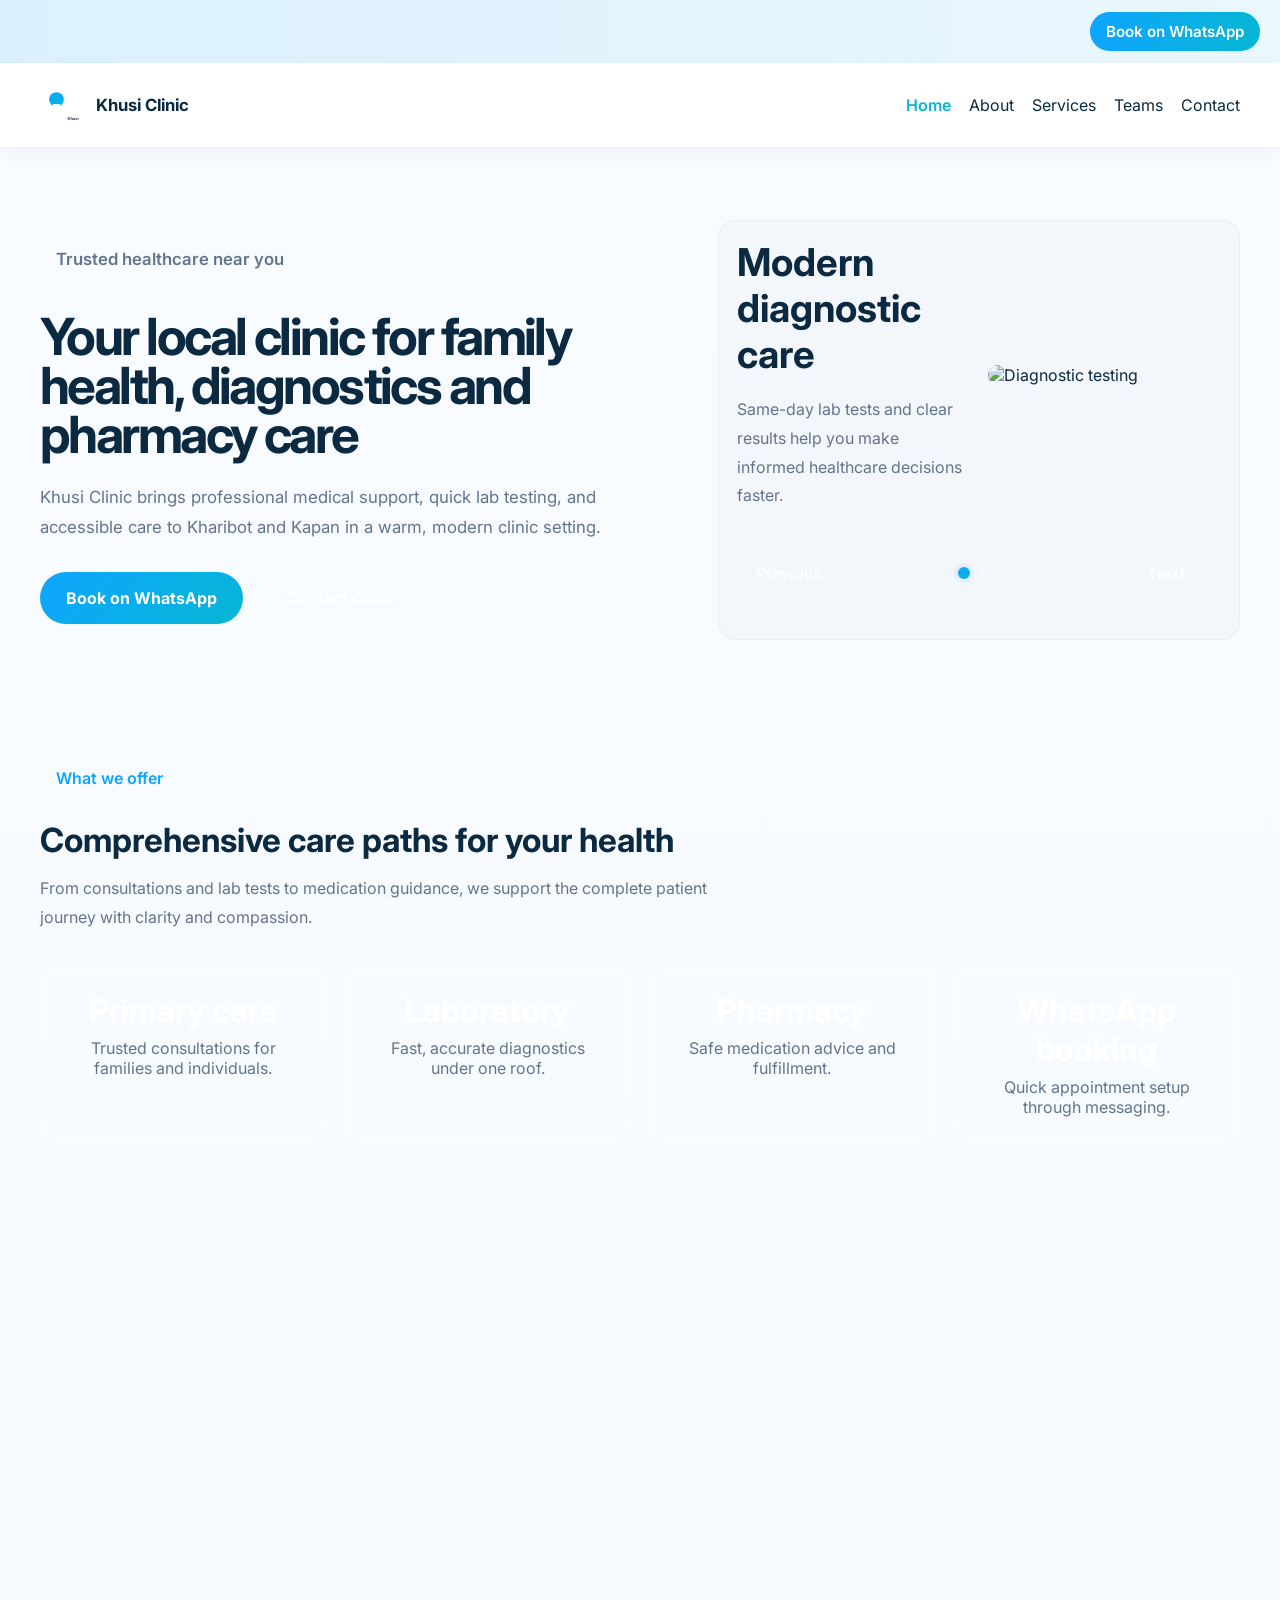
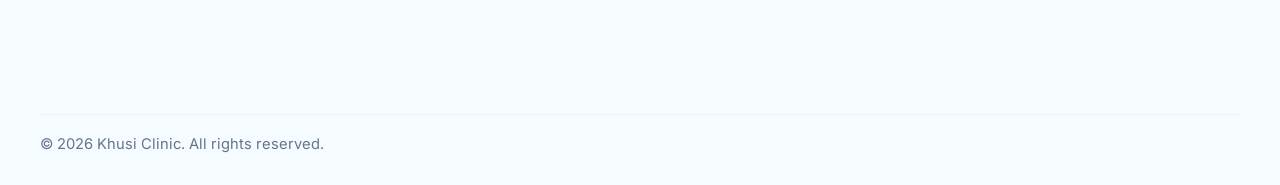
==== index.html @ 28139c04 "Initial commit" ====
<!DOCTYPE html>
<html lang="en">
<head>
  <meta charset="UTF-8" />
  <meta name="viewport" content="width=device-width, initial-scale=1.0" />
  <title>Khusi Clinic | Home</title>
  <link rel="preconnect" href="https://fonts.googleapis.com" />
  <link rel="preconnect" href="https://fonts.gstatic.com" crossorigin />
  <link href="https://fonts.googleapis.com/css2?family=Inter:wght@400;500;600;700;800&display=swap" rel="stylesheet" />
  <link rel="stylesheet" href="css/style.css" />
  <meta http-equiv="refresh" content="0; url=home.html" />
</head>
<body>
  <div class="redirect-note">
    <h1>Redirecting to Home...</h1>
    <p>If you are not redirected automatically, <a href="home.html">click here</a>.</p>
  </div>
</body>
</html>
---- css/style.css ----
:root {
  --bg: #f6fbff;
  --surface: #ffffff;
  --surface-strong: #f3f7fb;
  --text: #0b2940;
  --muted: #64748b;
  --accent: #0ea5ff; /* bright blue */
  --accent-2: #06b6d4; /* teal */
  --accent-3: #7c3aed; /* purple accent */
  --danger: #ef4444;
  --shadow: 0 10px 30px rgba(10, 25, 42, 0.06);
}
* {
  box-sizing: border-box;
}
html {
  scroll-behavior: smooth;
}
body {
  margin: 0;
  font-family: 'Inter', system-ui, -apple-system, BlinkMacSystemFont, 'Segoe UI', sans-serif;
  background: linear-gradient(180deg, #f8fbff 0%, var(--bg) 100%);
  color: var(--text);
}
img {
  max-width: 100%;
  display: block;
}
a {
  color: inherit;
  text-decoration: none;
}
button {
  cursor: pointer;
}
.container {
  width: min(1200px, calc(100% - 48px));
  margin: 0 auto;
}
.redirect-note {
  min-height: 100vh;
  display: grid;
  place-items: center;
  text-align: center;
  color: #cfdcff;
  padding: 40px 24px;
  background: linear-gradient(180deg, rgba(7, 16, 32, 1), rgba(9, 19, 38, 1));
}
.redirect-note h1 {
  margin: 0 0 16px;
  font-size: clamp(2rem, 3vw, 3rem);
}
.redirect-note a {
  color: var(--accent);
}
.content-image {
  display: grid;
  place-items: center;
}
.content-image img {
  border-radius: 28px;
  box-shadow: var(--shadow);
}
.top-bar {
  display: flex;
  justify-content: space-between;
  align-items: center;
  gap: 14px;
  padding: 12px 20px;
  background: linear-gradient(90deg, rgba(14,165,255,0.12), rgba(6,182,212,0.06));
  color: var(--text);
  font-size: 0.95rem;
}
.top-bar p {
  margin: 0;
}
.top-btn {
  padding: 10px 16px;
  border-radius: 999px;
  background: linear-gradient(90deg, var(--accent), var(--accent-2));
  border: none;
  color: #fff;
  font-weight: 600;
  transition: transform 0.14s ease, box-shadow 0.14s ease;
}
.top-btn:hover { transform: translateY(-2px); box-shadow: 0 10px 18px rgba(14,165,255,0.12); }
.header {
  position: sticky;
  top: 0;
  z-index: 50;
  background: rgba(255,255,255,0.9);
  border-bottom: 1px solid rgba(15, 23, 42, 0.06);
  box-shadow: 0 6px 20px rgba(12, 31, 56, 0.04);
}
.header-inner {
  display: flex;
  align-items: center;
  justify-content: space-between;
  gap: 22px;
  padding: 20px 0;
}
.brand {
  display: inline-flex;
  align-items: center;
  gap: 12px;
  font-size: 1.05rem;
  font-weight: 700;
  color: var(--text);
  text-decoration: none;
}
.brand .logo {
  width: 44px;
  height: 44px;
  border-radius: 8px;
}
.navbar {
  display: flex;
  align-items: center;
  gap: 18px;
  flex-wrap: wrap;
}
.navbar a {
  color: var(--text);
  padding: 8px 0;
  transition: color 0.14s ease, background 0.14s ease;
}
.navbar a:hover { color: var(--accent); }
.navbar a.active { color: var(--accent-2); font-weight: 600; }
.nav-toggle {
  display: none;
  padding: 12px 14px;
  border-radius: 12px;
  background: rgba(255, 255, 255, 0.08);
  border: 1px solid rgba(255, 255, 255, 0.1);
  color: var(--text);
}
.hero {
  position: relative;
  padding: 72px 0 40px;
}
.hero-grid {
  display: grid;
  grid-template-columns: 1.1fr 0.9fr;
  align-items: center;
  gap: 40px;
}
.hero-copy {
  max-width: 620px;
}
.eyebrow {
  display: inline-flex;
  align-items: center;
  gap: 10px;
  padding: 8px 16px;
  border-radius: 999px;
  background: rgba(255, 255, 255, 0.08);
  color: var(--accent);
  font-weight: 600;
  margin-bottom: 24px;
}
.hero-copy h1 {
  margin: 0 0 22px;
  font-size: clamp(2.8rem, 4vw, 4.6rem);
  line-height: 0.96;
  letter-spacing: -0.05em;
}
.hero-copy p {
  margin: 0 0 30px;
  max-width: 680px;
  color: var(--muted);
  font-size: 1.05rem;
  line-height: 1.8;
}
.hero-actions {
  display: flex;
  flex-wrap: wrap;
  gap: 16px;
}
.btn {
  display: inline-flex;
  align-items: center;
  justify-content: center;
  min-height: 52px;
  padding: 0 26px;
  border-radius: 999px;
  border: none;
  background: linear-gradient(135deg, var(--accent), var(--accent-2));
  color: #fff;
  font-weight: 700;
  transition: transform 0.2s ease, box-shadow 0.2s ease;
}
.btn:hover {
  transform: translateY(-2px);
  box-shadow: 0 18px 30px rgba(107, 177, 255, 0.32);
}
.btn-secondary {
  background: rgba(255, 255, 255, 0.08);
  border: 1px solid rgba(255, 255, 255, 0.12);
}
.hero-slider {
  position: relative;
  min-height: 420px;
  padding: 18px;
  background: var(--surface-strong);
  border: 1px solid rgba(10, 25, 42, 0.04);
  border-radius: 18px;
  overflow: hidden;
}
.slide {
  position: absolute;
  inset: 0;
  display: grid;
  grid-template-columns: 1fr 1fr;
  gap: 18px;
  align-items: center;
  opacity: 0;
  transform: translateY(10px);
  transition: opacity 0.5s ease, transform 0.5s ease;
}
.slide.active {
  opacity: 1;
  transform: translateY(0);
  position: relative;
}
.slide-copy {
  display: grid;
  gap: 18px;
}
.slide-copy h2 {
  font-size: clamp(2.2rem, 3vw, 2.9rem);
  margin: 0;
}
.slide-copy p {
  margin: 0;
  color: var(--muted);
  line-height: 1.8;
}
.slide-media {
  display: grid;
  place-items: center;
  width: 100%;
}
.slide-media img {
  width: min(100%, 420px);
  transform: translateY(0);
  border-radius: 12px;
}
.slider-controls {
  display: flex;
  justify-content: space-between;
  align-items: center;
  gap: 16px;
  margin-top: 40px;
}
.slider-control {
  background: rgba(255, 255, 255, 0.07);
  border: 1px solid rgba(255, 255, 255, 0.1);
  color: #fff;
  border-radius: 999px;
  padding: 12px 18px;
  min-width: 90px;
}
.slide-dots {
  display: flex;
  align-items: center;
  gap: 10px;
}
.slide-dot {
  width: 12px;
  height: 12px;
  border-radius: 999px;
  background: rgba(255, 255, 255, 0.18);
  border: none;
}
.slide-dot.active {
  background: linear-gradient(135deg, var(--accent), var(--accent-2));
  box-shadow: 0 0 0 4px rgba(107, 177, 255, 0.12);
}
.section {
  padding: 64px 0;
}
.section-title {
  margin: 0 0 14px;
  font-size: clamp(2rem, 2.6vw, 2.8rem);
}
.section-subtitle {
  margin: 0 0 36px;
  color: var(--muted);
  max-width: 680px;
  line-height: 1.8;
}
.grid {
  display: grid;
  gap: 24px;
}
.grid-3 {
  grid-template-columns: repeat(3, minmax(0, 1fr));
}
.grid-2 {
  grid-template-columns: repeat(2, minmax(0, 1fr));
}
.card,
.service-card,
.team-card,
.contact-panel {
  background: var(--surface);
  border: 1px solid rgba(10, 25, 42, 0.04);
  border-radius: 12px;
  padding: 20px;
  box-shadow: var(--shadow);
}
.card h3,
.service-card h3,
.team-card h3 {
  margin: 0 0 16px;
  font-size: 1.35rem;
}
.card p,
.service-card p,
.team-card p {
  margin: 0;
  color: var(--muted);
  line-height: 1.75;
}
.card small,
.team-card small {
  display: block;
  margin-top: 18px;
  color: #a2b4d8;
}
.feature-list {
  display: grid;
  gap: 20px;
}
.feature-item {
  display: flex;
  gap: 16px;
  align-items: flex-start;
}
.feature-icon {
  width: 48px;
  height: 48px;
  min-width: 48px;
  border-radius: 16px;
  background: rgba(107, 177, 255, 0.15);
  display: grid;
  place-items: center;
  color: #7cc0ff;
}
.feature-item h4 {
  margin: 0 0 8px;
  font-size: 1.05rem;
}
.feature-item p {
  margin: 0;
  color: var(--muted);
  line-height: 1.8;
}
.service-card img,
.team-card img {
  width: 100%;
  border-radius: 10px;
  margin-bottom: 14px;
}
.service-card .tag,
.team-card .tag {
  display: inline-flex;
  align-items: center;
  gap: 8px;
  padding: 8px 14px;
  border-radius: 999px;
  background: rgba(255, 255, 255, 0.08);
  color: var(--accent);
  font-size: 0.9rem;
  margin-bottom: 20px;
}
.service-card ul {
  margin: 18px 0 0;
  padding-left: 18px;
  color: var(--muted);
}
.service-card li {
  margin-bottom: 10px;
}
.content-grid {
  display: grid;
  grid-template-columns: 1fr 0.95fr;
  gap: 42px;
  align-items: center;
}
.content-grid .content-copy {
  display: grid;
  gap: 20px;
}
.cta-panel {
  display: grid;
  gap: 12px;
  padding: 28px;
  border-radius: 12px;
  background: linear-gradient(180deg, rgba(14,165,255,0.06), rgba(124,58,237,0.02));
  border: 1px solid rgba(10, 25, 42, 0.04);
}
.cta-panel h3 {
  margin: 0;
  font-size: 1.9rem;
}
.cta-panel p {
  margin: 0;
  color: var(--muted);
  line-height: 1.8;
}
.section-highlight {
  display: grid;
  grid-template-columns: repeat(4, minmax(0, 1fr));
  gap: 18px;
}
.highlight-card {
  background: rgba(255, 255, 255, 0.06);
  border: 1px solid rgba(255, 255, 255, 0.08);
  border-radius: 22px;
  padding: 22px;
  text-align: center;
}
.highlight-card strong {
  display: block;
  font-size: 2rem;
  color: #fff;
}
.highlight-card span {
  display: block;
  margin-top: 8px;
  color: var(--muted);
}
.contact-grid {
  display: grid;
  grid-template-columns: 1.1fr 0.9fr;
  gap: 32px;
}
.contact-panel {
  display: grid;
  gap: 12px;
}
.contact-panel h3 {
  margin: 0;
}
.contact-item {
  display: grid;
  gap: 8px;
  padding: 18px 20px;
  border-radius: 22px;
  background: rgba(255, 255, 255, 0.05);
  border: 1px solid rgba(255, 255, 255, 0.08);
}
.contact-item strong {
  font-size: 1rem;
  display: block;
  color: #fff;
}
.contact-item span {
  color: var(--muted);
}
.form-field {
  display: grid;
  gap: 10px;
}
.form-field label {
  color: #d3d9ec;
  font-size: 0.95rem;
}
.form-field input,
.form-field textarea {
  width: 100%;
  padding: 12px 14px;
  border-radius: 10px;
  border: 1px solid rgba(10, 25, 42, 0.06);
  background: #fff;
  color: var(--text);
  resize: vertical;
}
.form-field input::placeholder,
.form-field textarea::placeholder {
  color: rgba(255, 255, 255, 0.4);
}
.form-actions {
  display: flex;
  justify-content: flex-start;
}
.form-message {
  opacity: 0;
  transform: translateY(8px);
  transition: opacity 0.3s ease, transform 0.3s ease;
  color: #c8f0ff;
}
.form-message.visible {
  opacity: 1;
  transform: translateY(0);
}
.footer {
  padding: 48px 0 32px;
  background: transparent;
}
.footer-grid {
  display: grid;
  grid-template-columns: 1.2fr 1fr 1fr;
  gap: 20px;
}
.footer-brand h2 { margin: 0 0 12px; color: var(--text); }
.footer-brand p,
.footer-quick p,
.footer-contact p,
.footer-contact a { margin: 0 0 10px; color: var(--muted); line-height: 1.6; }
.footer-contact a { display: inline-block; }
.footer-bottom { margin-top: 32px; padding-top: 20px; border-top: 1px solid rgba(10,25,42,0.04); color: var(--muted); font-size: 0.92rem; }
.anim-up {
  opacity: 0;
  transform: translateY(20px);
  transition: opacity 0.8s ease, transform 0.8s ease;
}
.anim-up.visible {
  opacity: 1;
  transform: translateY(0);
}
@media (max-width: 960px) {
  .hero-grid,
  .content-grid,
  .contact-grid,
  .footer-grid {
    grid-template-columns: 1fr;
  }
  .section-highlight {
    grid-template-columns: repeat(2, minmax(0, 1fr));
  }
}
@media (max-width: 700px) {
  .top-bar,
  .header-inner {
    flex-direction: column;
    align-items: stretch;
  }
  .navbar {
    width: 100%;
    justify-content: space-between;
  }
  .nav-toggle {
    display: inline-flex;
  }
  body.nav-open .navbar {
    position: absolute;
    left: 0;
    right: 0;
    top: 76px;
    background: rgba(7, 12, 25, 0.98);
    flex-direction: column;
    padding: 24px;
    border-bottom: 1px solid rgba(255, 255, 255, 0.08);
  }
  .navbar a {
    width: 100%;
    padding: 14px 0;
  }
  .slide {
    grid-template-columns: 1fr;
  }
  .slide-media img {
    width: 100%;
  }
  .section-highlight {
    grid-template-columns: 1fr;
  }
}
@media (max-width: 520px) {
  .hero-copy h1 {
    font-size: 2.4rem;
  }
  .btn,
  .top-btn {
    width: 100%;
  }
}

/* Team grid + modal styles */
.team-grid {
  display: grid;
  gap: 24px;
}
.team-row {
  display: grid;
  gap: 24px;
}
.team-row-top {
  grid-template-columns: repeat(2, minmax(0, 1fr));
}
.team-row-bottom {
  grid-template-columns: repeat(3, minmax(0, 1fr));
}
.team-card {
  padding: 18px;
  display: grid;
  gap: 12px;
  align-items: start;
  transition: transform 0.25s ease, box-shadow 0.25s ease;
}
.team-card:hover {
  transform: translateY(-8px);
  box-shadow: 0 20px 40px rgba(10,25,42,0.12);
}
.team-card img {
  width: 100%;
  height: 260px;
  object-fit: cover;
  border-radius: 12px;
}
.view-profile {
  margin-top: 12px;
  padding: 10px 14px;
  border-radius: 10px;
  background: linear-gradient(90deg, var(--accent), var(--accent-2));
  color: #fff;
  border: none;
  font-weight: 700;
}
.view-profile:hover { transform: translateY(-2px); }

/* Modal */
.member-modal {
  position: fixed;
  inset: 0;
  display: none;
  align-items: center;
  justify-content: center;
  z-index: 1200;
}
.member-modal.open { display: grid; }
.member-modal-backdrop {
  position: absolute;
  inset: 0;
  background: rgba(2,8,23,0.6);
  backdrop-filter: blur(4px);
}
.member-modal-panel {
  position: relative;
  width: min(920px, calc(100% - 48px));
  background: var(--surface);
  border-radius: 14px;
  padding: 20px;
  z-index: 2;
  box-shadow: var(--shadow);
  transform: translateY(12px) scale(0.99);
  opacity: 0;
  transition: transform 0.28s ease, opacity 0.28s ease;
}
.member-modal.open .member-modal-panel {
  transform: translateY(0) scale(1);
  opacity: 1;
}
.member-modal-body {
  display: grid;
  grid-template-columns: 420px 1fr;
  gap: 20px;
  align-items: start;
}
.member-modal-photo {
  width: 100%;
  height: 420px;
  object-fit: cover;
  border-radius: 10px;
}
.member-modal-info .tag { margin-top: 4px; }
.modal-close {
  position: absolute;
  right: 12px;
  top: 12px;
  background: transparent;
  border: none;
  font-size: 1.1rem;
}

@media (max-width: 1000px) {
  .member-modal-body { grid-template-columns: 1fr; }
  .member-modal-photo { height: 320px; }
}
@media (max-width: 760px) {
  .team-grid { grid-template-columns: 1fr; }
}
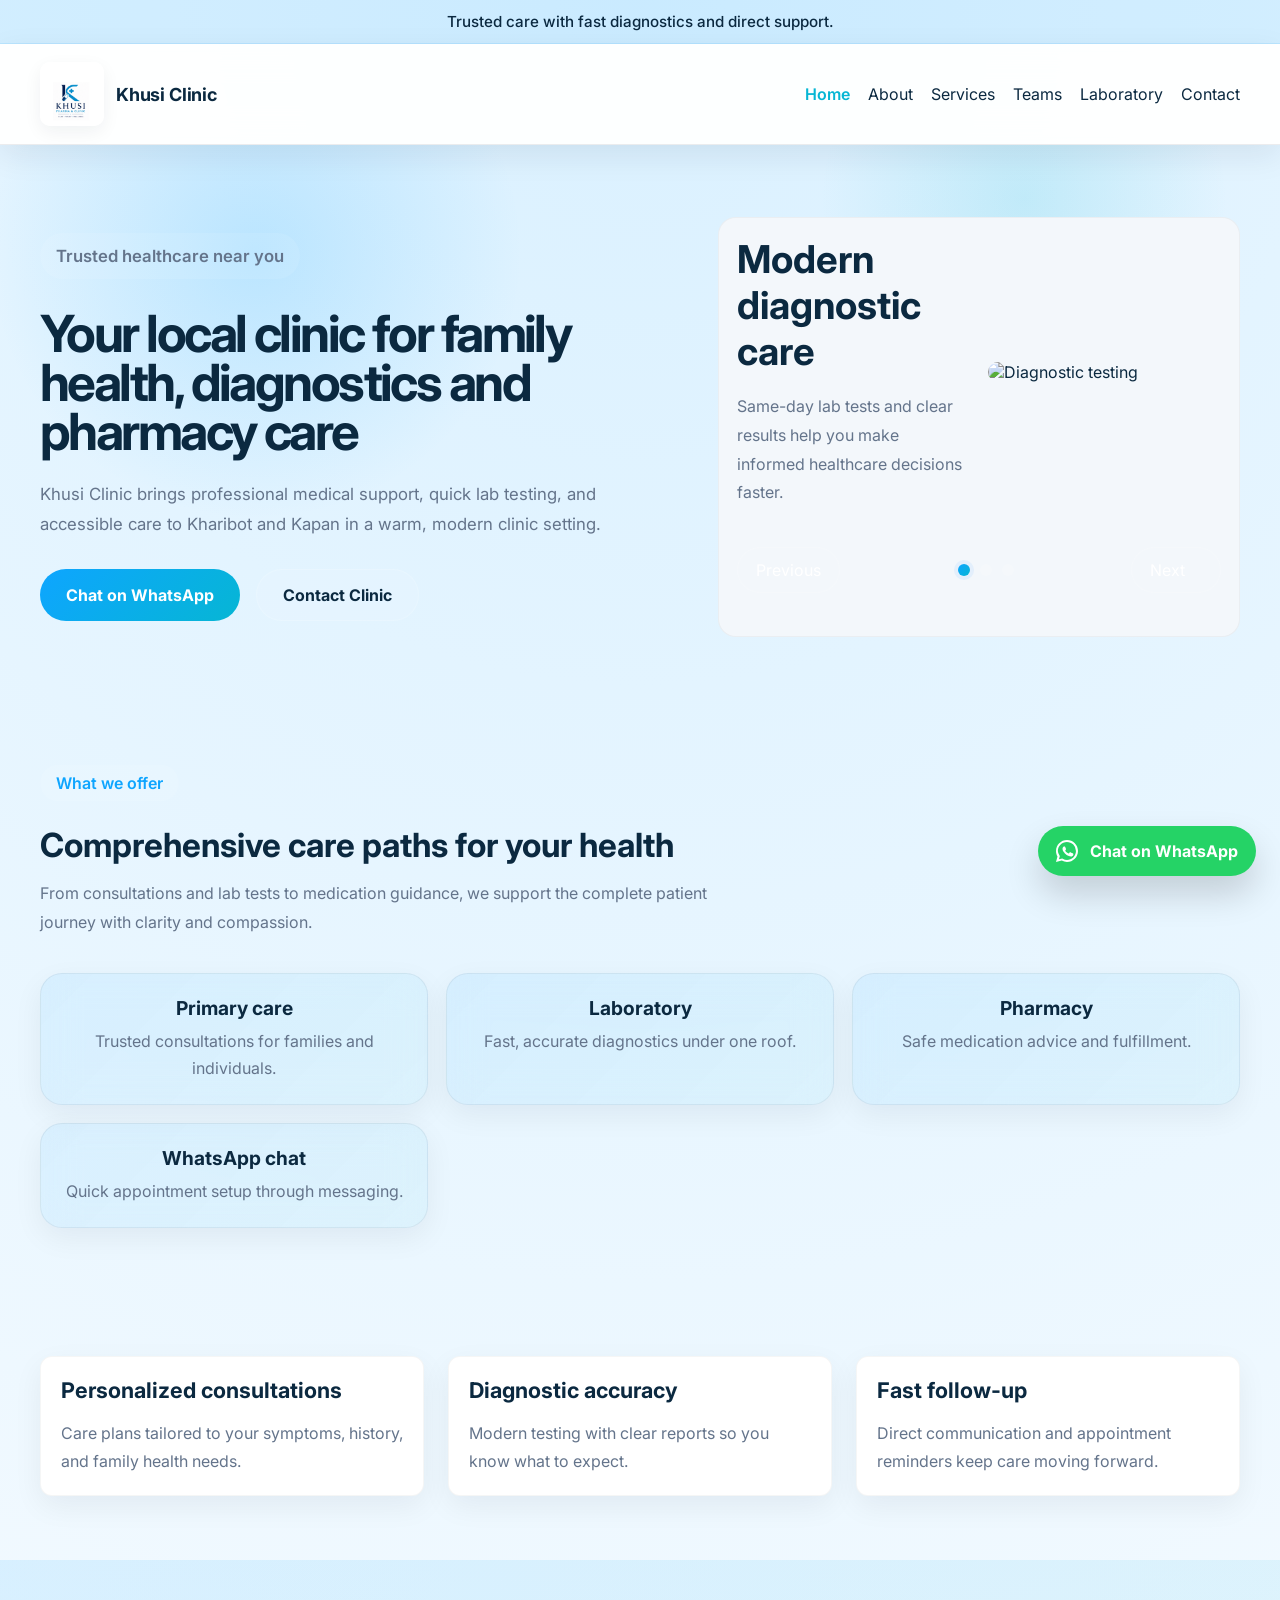
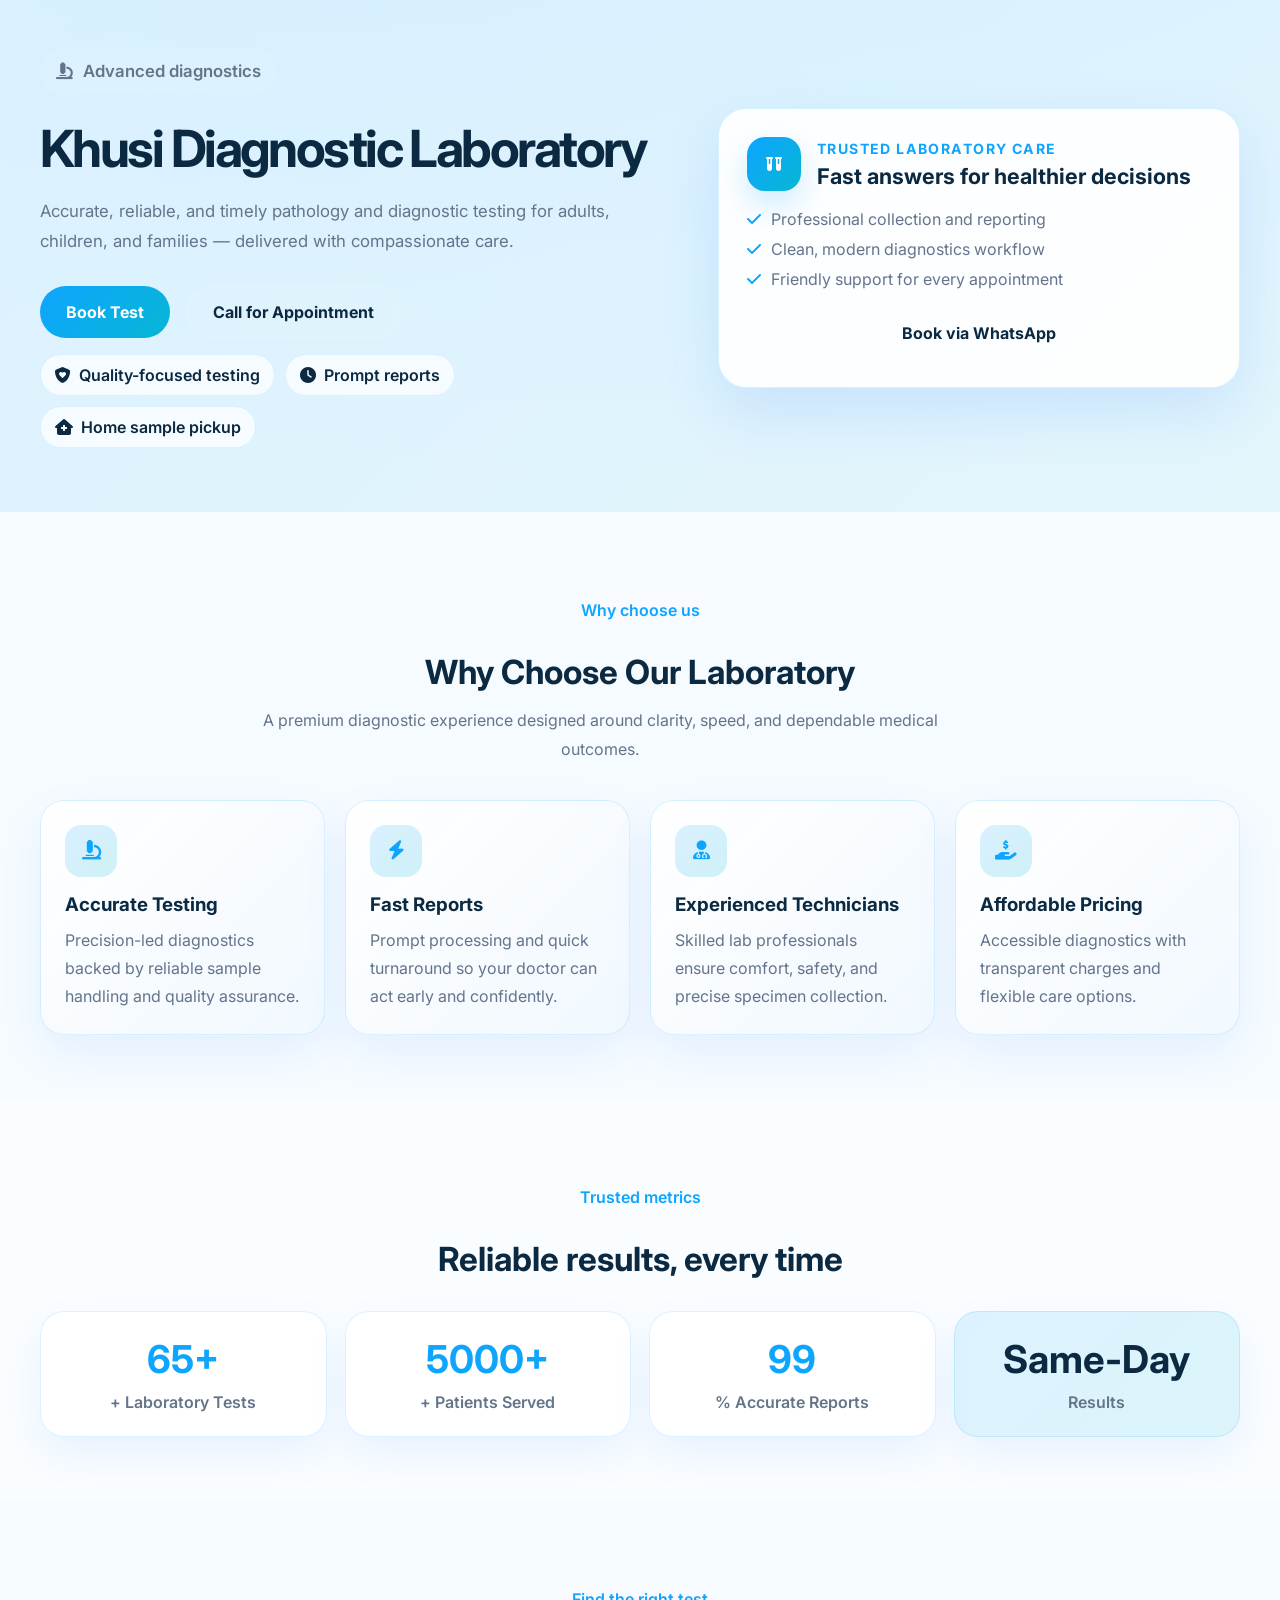
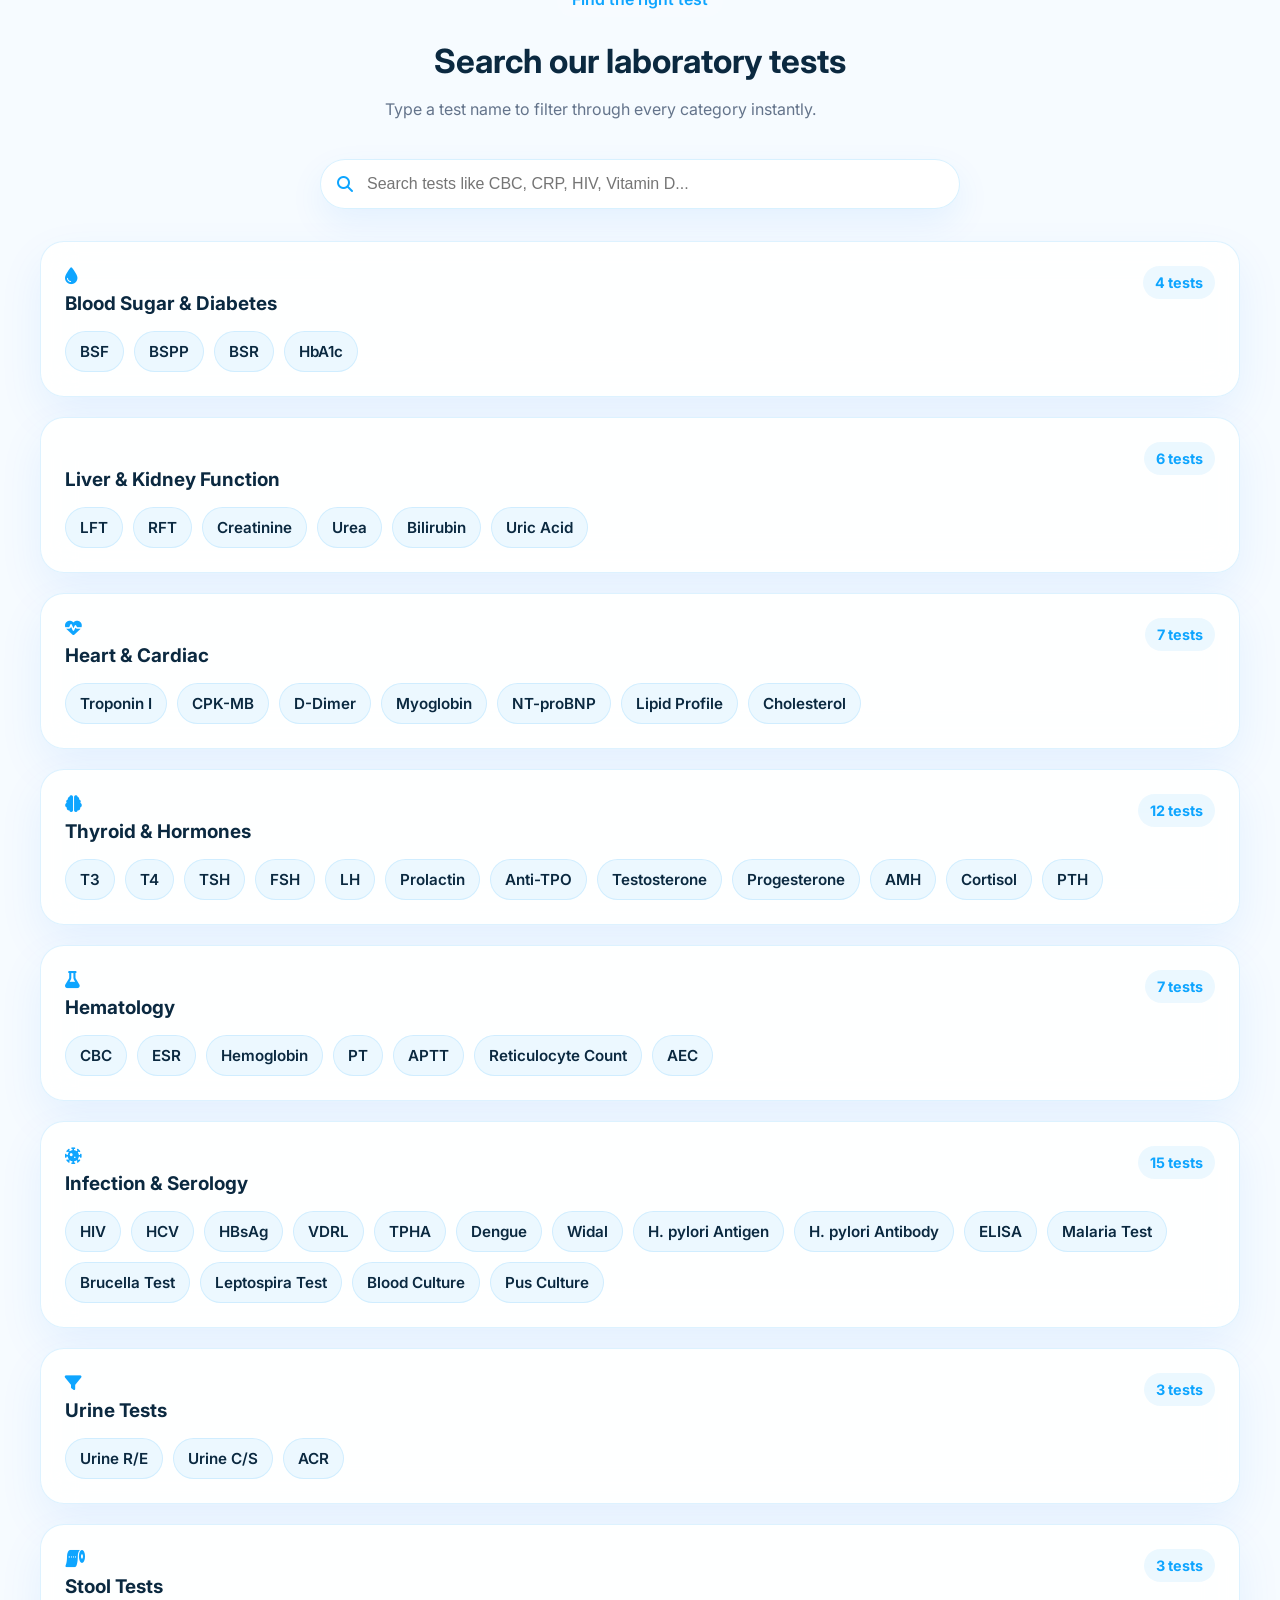
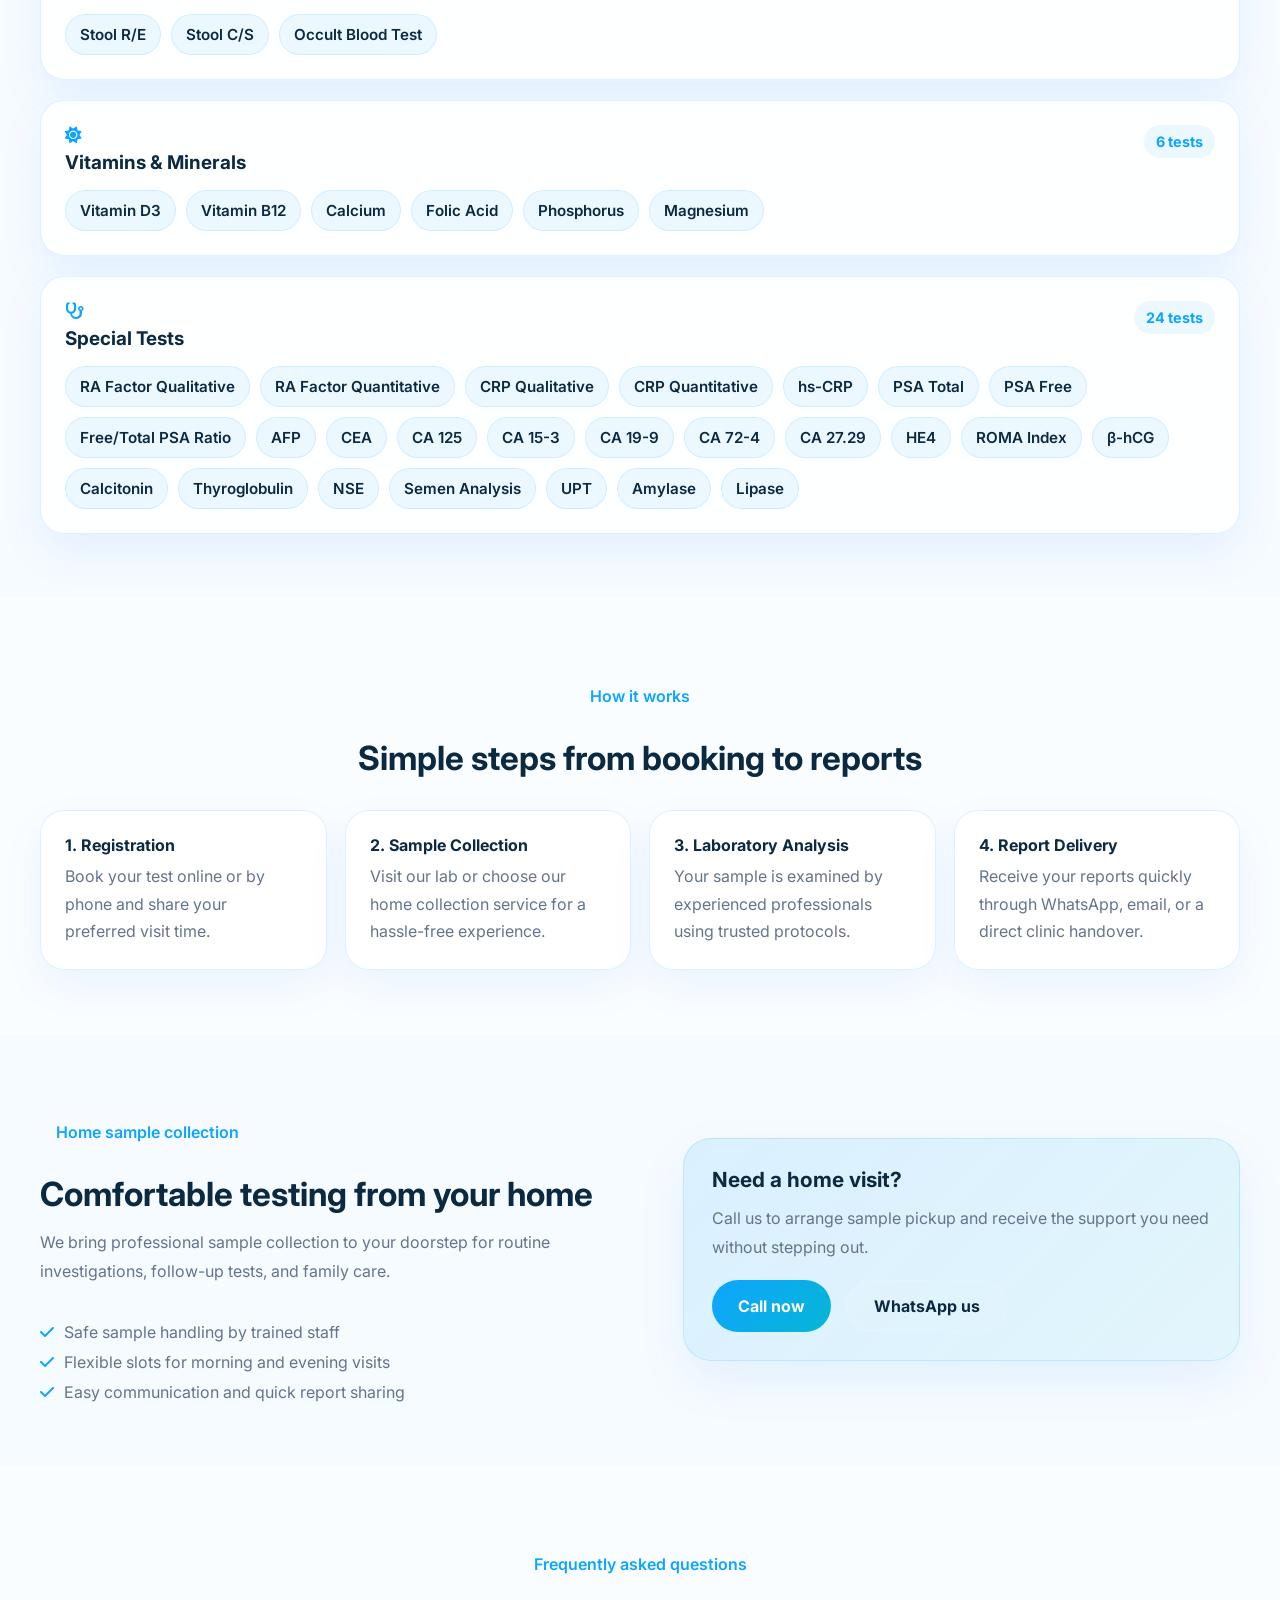
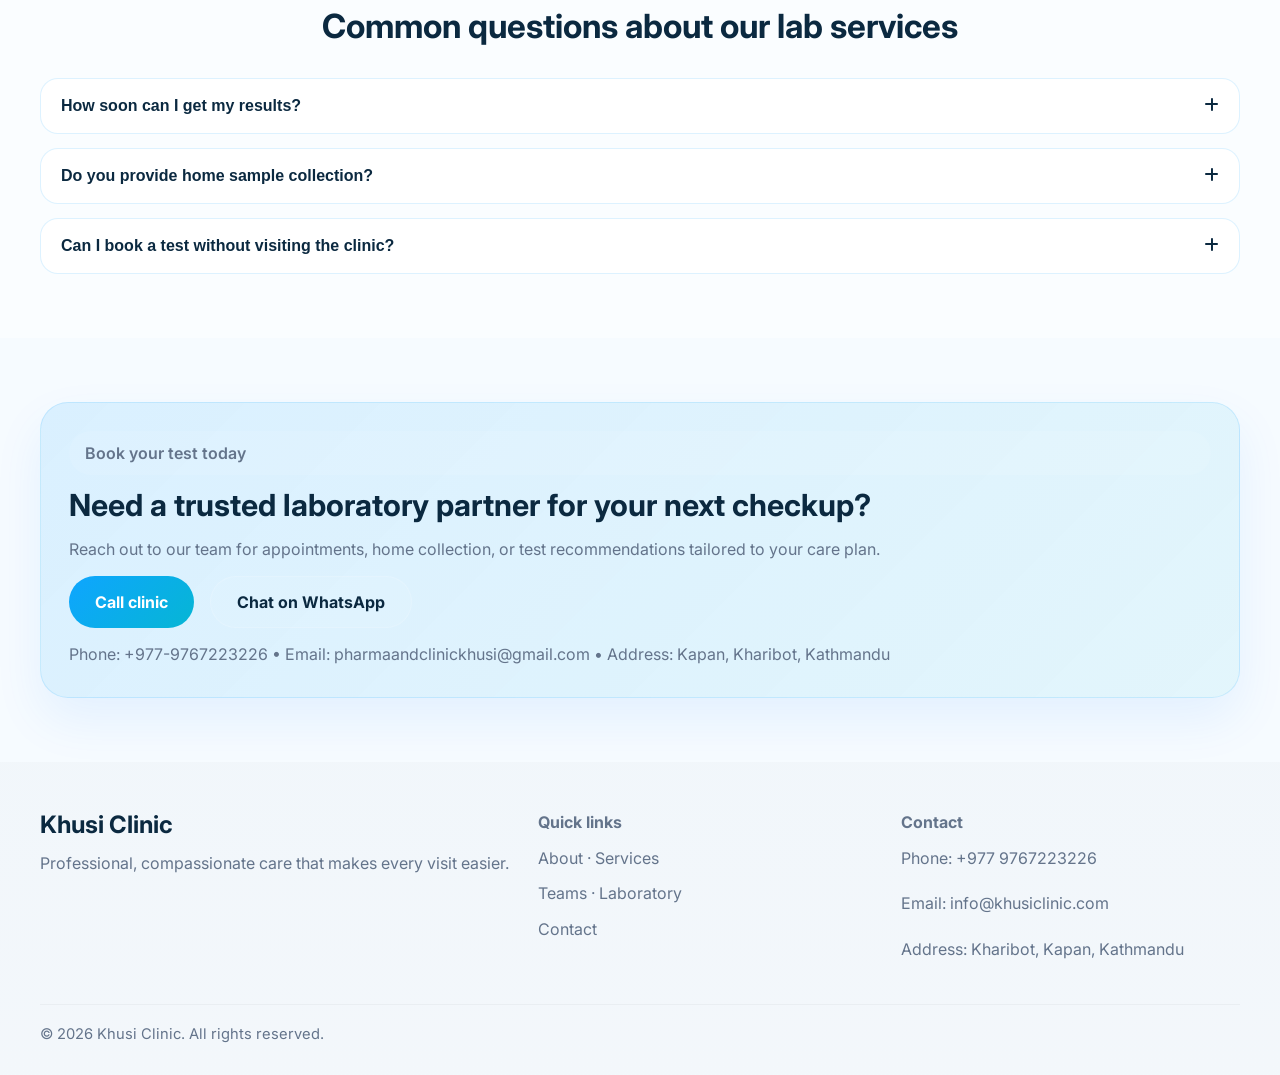
==== commit ecbcd48a: "Refactor code structure for improved readability and maintainability" ====
--- a/index.html
+++ b/index.html
@@ -7,13 +7,560 @@
   <link rel="preconnect" href="https://fonts.googleapis.com" />
   <link rel="preconnect" href="https://fonts.gstatic.com" crossorigin />
   <link href="https://fonts.googleapis.com/css2?family=Inter:wght@400;500;600;700;800&display=swap" rel="stylesheet" />
+  <link rel="stylesheet" href="https://cdnjs.cloudflare.com/ajax/libs/font-awesome/6.5.2/css/all.min.css" />
   <link rel="stylesheet" href="css/style.css" />
-  <meta http-equiv="refresh" content="0; url=home.html" />
 </head>
 <body>
-  <div class="redirect-note">
-    <h1>Redirecting to Home...</h1>
-    <p>If you are not redirected automatically, <a href="home.html">click here</a>.</p>
+  <div class="top-bar">
+    <p>Trusted care with fast diagnostics and direct support.</p>
   </div>
+
+  <header class="header">
+    <div class="container header-inner">
+      <a class="brand" href="index.html">
+        <span class="logo-wrap"><img src="img/KP logo.png" alt="Khusi Clinic logo" class="logo"></span>
+        <span class="brand-text">Khusi Clinic</span>
+      </a>
+      <button class="nav-toggle" aria-label="Toggle menu">Menu</button>
+      <nav class="navbar">
+        <a href="index.html" class="active">Home</a>
+        <a href="about.html">About</a>
+        <a href="services.html">Services</a>
+        <a href="teams.html">Teams</a>
+        <a href="laboratory.html">Laboratory</a>
+        <a href="contact.html">Contact</a>
+      </nav>
+    </div>
+  </header>
+
+  <main>
+    <section class="hero">
+      <div class="container hero-grid">
+        <div class="hero-copy anim-up">
+          <p class="eyebrow">Trusted healthcare near you</p>
+          <h1>Your local clinic for family health, diagnostics and pharmacy care</h1>
+          <p>Khusi Clinic brings professional medical support, quick lab testing, and accessible care to Kharibot and Kapan in a warm, modern clinic setting.</p>
+          <div class="hero-actions">
+            <a class="btn" href="https://wa.me/9779761279899?text=Hello%20Khusi%20Clinic%2C%20I%20would%20like%20to%20chat%20with%20you." target="_blank" rel="noreferrer">Chat on WhatsApp</a>
+            <a class="btn btn-secondary" href="contact.html">Contact Clinic</a>
+          </div>
+        </div>
+        <div class="hero-slider anim-up">
+          <div class="slide active">
+            <div class="slide-copy">
+              <h2>Modern diagnostic care</h2>
+              <p>Same-day lab tests and clear results help you make informed healthcare decisions faster.</p>
+            </div>
+            <div class="slide-media">
+              <img src="https://images.unsplash.com/photo-1580281657521-7795fb13f99b?auto=format&fit=crop&w=900&q=80" alt="Diagnostic testing" />
+            </div>
+          </div>
+          <div class="slide">
+            <div class="slide-copy">
+              <h2>Friendly physician consultations</h2>
+              <p>Compassionate doctors provide personalized care for adults and children.</p>
+            </div>
+            <div class="slide-media">
+              <img src="https://images.unsplash.com/photo-1505751172876-fa1923c5c528?auto=format&fit=crop&w=900&q=80" alt="Doctor consultation" />
+            </div>
+          </div>
+          <div class="slide">
+            <div class="slide-copy">
+              <h2>Pharmacy support with clarity</h2>
+              <p>Medication advice and prescription fulfillment ensure your treatment stays on track.</p>
+            </div>
+            <div class="slide-media">
+              <img src="https://images.unsplash.com/photo-1584515933487-779824d29309?auto=format&fit=crop&w=900&q=80" alt="Pharmacy care" />
+            </div>
+          </div>
+          <div class="slider-controls">
+            <div class="slider-control" data-direction="prev">Previous</div>
+            <div class="slide-dots">
+              <button class="slide-dot active" type="button"></button>
+              <button class="slide-dot" type="button"></button>
+              <button class="slide-dot" type="button"></button>
+            </div>
+            <div class="slider-control" data-direction="next">Next</div>
+          </div>
+        </div>
+      </div>
+    </section>
+
+    <section class="section">
+      <div class="container anim-up">
+        <p class="eyebrow">What we offer</p>
+        <h2 class="section-title">Comprehensive care paths for your health</h2>
+        <p class="section-subtitle">From consultations and lab tests to medication guidance, we support the complete patient journey with clarity and compassion.</p>
+        <div class="section-highlight">
+          <article class="highlight-card">
+            <strong>Primary care</strong>
+            <span>Trusted consultations for families and individuals.</span>
+          </article>
+          <article class="highlight-card">
+            <strong>Laboratory</strong>
+            <span>Fast, accurate diagnostics under one roof.</span>
+          </article>
+          <article class="highlight-card">
+            <strong>Pharmacy</strong>
+            <span>Safe medication advice and fulfillment.</span>
+          </article>
+          <article class="highlight-card">
+            <strong>WhatsApp chat</strong>
+            <span>Quick appointment setup through messaging.</span>
+          </article>
+        </div>
+      </div>
+    </section>
+
+    <section class="section">
+      <div class="container anim-up grid grid-3">
+        <article class="card">
+          <h3>Personalized consultations</h3>
+          <p>Care plans tailored to your symptoms, history, and family health needs.</p>
+        </article>
+        <article class="card">
+          <h3>Diagnostic accuracy</h3>
+          <p>Modern testing with clear reports so you know what to expect.</p>
+        </article>
+        <article class="card">
+          <h3>Fast follow-up</h3>
+          <p>Direct communication and appointment reminders keep care moving forward.</p>
+        </article>
+      </div>
+    </section>
+
+    <section class="section lab-hero" id="laboratory">
+      <div class="container hero-grid">
+        <div class="hero-copy anim-up">
+          <p class="eyebrow"><i class="fa-solid fa-microscope"></i> Advanced diagnostics</p>
+          <h1>Khusi Diagnostic Laboratory</h1>
+          <p>Accurate, reliable, and timely pathology and diagnostic testing for adults, children, and families — delivered with compassionate care.</p>
+          <div class="hero-actions">
+            <a class="btn" href="#tests">Book Test</a>
+            <a class="btn btn-secondary" href="tel:+9779767223226">Call for Appointment</a>
+          </div>
+          <div class="hero-badges">
+            <span><i class="fa-solid fa-shield-heart"></i> Quality-focused testing</span>
+            <span><i class="fa-solid fa-clock"></i> Prompt reports</span>
+            <span><i class="fa-solid fa-house-medical"></i> Home sample pickup</span>
+          </div>
+        </div>
+
+        <div class="hero-card anim-up">
+          <div class="hero-card-top">
+            <div class="hero-card-icon"><i class="fa-solid fa-vials"></i></div>
+            <div>
+              <p class="hero-card-label">Trusted laboratory care</p>
+              <h3>Fast answers for healthier decisions</h3>
+            </div>
+          </div>
+          <ul class="hero-card-list">
+            <li><i class="fa-solid fa-check"></i> Professional collection and reporting</li>
+            <li><i class="fa-solid fa-check"></i> Clean, modern diagnostics workflow</li>
+            <li><i class="fa-solid fa-check"></i> Friendly support for every appointment</li>
+          </ul>
+          <a class="btn btn-secondary" href="https://wa.me/9779761279899?text=Hello%20Khusi%20Clinic%2C%20I%20would%20like%20to%20book%20a%20laboratory%20test." target="_blank" rel="noreferrer">Book via WhatsApp</a>
+        </div>
+      </div>
+    </section>
+
+    <section class="section">
+      <div class="container">
+        <div class="section-heading anim-up">
+          <p class="eyebrow">Why choose us</p>
+          <h2 class="section-title">Why Choose Our Laboratory</h2>
+          <p class="section-subtitle">A premium diagnostic experience designed around clarity, speed, and dependable medical outcomes.</p>
+        </div>
+
+        <div class="feature-grid">
+          <article class="feature-card anim-up">
+            <div class="feature-icon"><i class="fa-solid fa-microscope"></i></div>
+            <h3>Accurate Testing</h3>
+            <p>Precision-led diagnostics backed by reliable sample handling and quality assurance.</p>
+          </article>
+          <article class="feature-card anim-up">
+            <div class="feature-icon"><i class="fa-solid fa-bolt"></i></div>
+            <h3>Fast Reports</h3>
+            <p>Prompt processing and quick turnaround so your doctor can act early and confidently.</p>
+          </article>
+          <article class="feature-card anim-up">
+            <div class="feature-icon"><i class="fa-solid fa-user-doctor"></i></div>
+            <h3>Experienced Technicians</h3>
+            <p>Skilled lab professionals ensure comfort, safety, and precise specimen collection.</p>
+          </article>
+          <article class="feature-card anim-up">
+            <div class="feature-icon"><i class="fa-solid fa-hand-holding-dollar"></i></div>
+            <h3>Affordable Pricing</h3>
+            <p>Accessible diagnostics with transparent charges and flexible care options.</p>
+          </article>
+        </div>
+      </div>
+    </section>
+
+    <section class="section section-alt">
+      <div class="container">
+        <div class="section-heading anim-up">
+          <p class="eyebrow">Trusted metrics</p>
+          <h2 class="section-title">Reliable results, every time</h2>
+        </div>
+
+        <div class="stats-grid">
+          <div class="stat-card anim-up">
+            <strong data-count="65">0</strong>
+            <span>+ Laboratory Tests</span>
+          </div>
+          <div class="stat-card anim-up">
+            <strong data-count="5000">0</strong>
+            <span>+ Patients Served</span>
+          </div>
+          <div class="stat-card anim-up">
+            <strong data-count="99">0</strong>
+            <span>% Accurate Reports</span>
+          </div>
+          <div class="stat-card stat-card-accent anim-up">
+            <strong>Same-Day</strong>
+            <span>Results</span>
+          </div>
+        </div>
+      </div>
+    </section>
+
+    <section class="section" id="tests">
+      <div class="container">
+        <div class="section-heading anim-up">
+          <p class="eyebrow">Find the right test</p>
+          <h2 class="section-title">Search our laboratory tests</h2>
+          <p class="section-subtitle">Type a test name to filter through every category instantly.</p>
+          <div class="search-shell">
+            <i class="fa-solid fa-magnifying-glass"></i>
+            <input id="labSearch" type="search" placeholder="Search tests like CBC, CRP, HIV, Vitamin D..." />
+          </div>
+        </div>
+
+        <div class="category-grid">
+          <article class="category-card anim-up">
+            <div class="category-header">
+              <div>
+                <p class="category-icon"><i class="fa-solid fa-droplet"></i></p>
+                <h3>Blood Sugar &amp; Diabetes</h3>
+              </div>
+              <span class="category-count">4 tests</span>
+            </div>
+            <div class="test-list">
+              <span class="test-pill">BSF</span>
+              <span class="test-pill">BSPP</span>
+              <span class="test-pill">BSR</span>
+              <span class="test-pill">HbA1c</span>
+            </div>
+          </article>
+
+          <article class="category-card anim-up">
+            <div class="category-header">
+              <div>
+                <p class="category-icon"><i class="fa-solid fa-kidneys"></i></p>
+                <h3>Liver &amp; Kidney Function</h3>
+              </div>
+              <span class="category-count">6 tests</span>
+            </div>
+            <div class="test-list">
+              <span class="test-pill">LFT</span>
+              <span class="test-pill">RFT</span>
+              <span class="test-pill">Creatinine</span>
+              <span class="test-pill">Urea</span>
+              <span class="test-pill">Bilirubin</span>
+              <span class="test-pill">Uric Acid</span>
+            </div>
+          </article>
+
+          <article class="category-card anim-up">
+            <div class="category-header">
+              <div>
+                <p class="category-icon"><i class="fa-solid fa-heart-pulse"></i></p>
+                <h3>Heart &amp; Cardiac</h3>
+              </div>
+              <span class="category-count">7 tests</span>
+            </div>
+            <div class="test-list">
+              <span class="test-pill">Troponin I</span>
+              <span class="test-pill">CPK-MB</span>
+              <span class="test-pill">D-Dimer</span>
+              <span class="test-pill">Myoglobin</span>
+              <span class="test-pill">NT-proBNP</span>
+              <span class="test-pill">Lipid Profile</span>
+              <span class="test-pill">Cholesterol</span>
+            </div>
+          </article>
+
+          <article class="category-card anim-up">
+            <div class="category-header">
+              <div>
+                <p class="category-icon"><i class="fa-solid fa-brain"></i></p>
+                <h3>Thyroid &amp; Hormones</h3>
+              </div>
+              <span class="category-count">12 tests</span>
+            </div>
+            <div class="test-list">
+              <span class="test-pill">T3</span>
+              <span class="test-pill">T4</span>
+              <span class="test-pill">TSH</span>
+              <span class="test-pill">FSH</span>
+              <span class="test-pill">LH</span>
+              <span class="test-pill">Prolactin</span>
+              <span class="test-pill">Anti-TPO</span>
+              <span class="test-pill">Testosterone</span>
+              <span class="test-pill">Progesterone</span>
+              <span class="test-pill">AMH</span>
+              <span class="test-pill">Cortisol</span>
+              <span class="test-pill">PTH</span>
+            </div>
+          </article>
+
+          <article class="category-card anim-up">
+            <div class="category-header">
+              <div>
+                <p class="category-icon"><i class="fa-solid fa-flask"></i></p>
+                <h3>Hematology</h3>
+              </div>
+              <span class="category-count">7 tests</span>
+            </div>
+            <div class="test-list">
+              <span class="test-pill">CBC</span>
+              <span class="test-pill">ESR</span>
+              <span class="test-pill">Hemoglobin</span>
+              <span class="test-pill">PT</span>
+              <span class="test-pill">APTT</span>
+              <span class="test-pill">Reticulocyte Count</span>
+              <span class="test-pill">AEC</span>
+            </div>
+          </article>
+
+          <article class="category-card anim-up">
+            <div class="category-header">
+              <div>
+                <p class="category-icon"><i class="fa-solid fa-virus-covid"></i></p>
+                <h3>Infection &amp; Serology</h3>
+              </div>
+              <span class="category-count">15 tests</span>
+            </div>
+            <div class="test-list">
+              <span class="test-pill">HIV</span>
+              <span class="test-pill">HCV</span>
+              <span class="test-pill">HBsAg</span>
+              <span class="test-pill">VDRL</span>
+              <span class="test-pill">TPHA</span>
+              <span class="test-pill">Dengue</span>
+              <span class="test-pill">Widal</span>
+              <span class="test-pill">H. pylori Antigen</span>
+              <span class="test-pill">H. pylori Antibody</span>
+              <span class="test-pill">ELISA</span>
+              <span class="test-pill">Malaria Test</span>
+              <span class="test-pill">Brucella Test</span>
+              <span class="test-pill">Leptospira Test</span>
+              <span class="test-pill">Blood Culture</span>
+              <span class="test-pill">Pus Culture</span>
+            </div>
+          </article>
+
+          <article class="category-card anim-up">
+            <div class="category-header">
+              <div>
+                <p class="category-icon"><i class="fa-solid fa-filter"></i></p>
+                <h3>Urine Tests</h3>
+              </div>
+              <span class="category-count">3 tests</span>
+            </div>
+            <div class="test-list">
+              <span class="test-pill">Urine R/E</span>
+              <span class="test-pill">Urine C/S</span>
+              <span class="test-pill">ACR</span>
+            </div>
+          </article>
+
+          <article class="category-card anim-up">
+            <div class="category-header">
+              <div>
+                <p class="category-icon"><i class="fa-solid fa-toilet-paper"></i></p>
+                <h3>Stool Tests</h3>
+              </div>
+              <span class="category-count">3 tests</span>
+            </div>
+            <div class="test-list">
+              <span class="test-pill">Stool R/E</span>
+              <span class="test-pill">Stool C/S</span>
+              <span class="test-pill">Occult Blood Test</span>
+            </div>
+          </article>
+
+          <article class="category-card anim-up">
+            <div class="category-header">
+              <div>
+                <p class="category-icon"><i class="fa-solid fa-sun"></i></p>
+                <h3>Vitamins &amp; Minerals</h3>
+              </div>
+              <span class="category-count">6 tests</span>
+            </div>
+            <div class="test-list">
+              <span class="test-pill">Vitamin D3</span>
+              <span class="test-pill">Vitamin B12</span>
+              <span class="test-pill">Calcium</span>
+              <span class="test-pill">Folic Acid</span>
+              <span class="test-pill">Phosphorus</span>
+              <span class="test-pill">Magnesium</span>
+            </div>
+          </article>
+
+          <article class="category-card anim-up">
+            <div class="category-header">
+              <div>
+                <p class="category-icon"><i class="fa-solid fa-stethoscope"></i></p>
+                <h3>Special Tests</h3>
+              </div>
+              <span class="category-count">24 tests</span>
+            </div>
+            <div class="test-list">
+              <span class="test-pill">RA Factor Qualitative</span>
+              <span class="test-pill">RA Factor Quantitative</span>
+              <span class="test-pill">CRP Qualitative</span>
+              <span class="test-pill">CRP Quantitative</span>
+              <span class="test-pill">hs-CRP</span>
+              <span class="test-pill">PSA Total</span>
+              <span class="test-pill">PSA Free</span>
+              <span class="test-pill">Free/Total PSA Ratio</span>
+              <span class="test-pill">AFP</span>
+              <span class="test-pill">CEA</span>
+              <span class="test-pill">CA 125</span>
+              <span class="test-pill">CA 15-3</span>
+              <span class="test-pill">CA 19-9</span>
+              <span class="test-pill">CA 72-4</span>
+              <span class="test-pill">CA 27.29</span>
+              <span class="test-pill">HE4</span>
+              <span class="test-pill">ROMA Index</span>
+              <span class="test-pill">β-hCG</span>
+              <span class="test-pill">Calcitonin</span>
+              <span class="test-pill">Thyroglobulin</span>
+              <span class="test-pill">NSE</span>
+              <span class="test-pill">Semen Analysis</span>
+              <span class="test-pill">UPT</span>
+              <span class="test-pill">Amylase</span>
+              <span class="test-pill">Lipase</span>
+            </div>
+          </article>
+        </div>
+      </div>
+    </section>
+
+    <section class="section section-alt">
+      <div class="container">
+        <div class="section-heading anim-up">
+          <p class="eyebrow">How it works</p>
+          <h2 class="section-title">Simple steps from booking to reports</h2>
+        </div>
+
+        <div class="timeline">
+          <div class="timeline-step anim-up">
+            <strong>1. Registration</strong>
+            <p>Book your test online or by phone and share your preferred visit time.</p>
+          </div>
+          <div class="timeline-step anim-up">
+            <strong>2. Sample Collection</strong>
+            <p>Visit our lab or choose our home collection service for a hassle-free experience.</p>
+          </div>
+          <div class="timeline-step anim-up">
+            <strong>3. Laboratory Analysis</strong>
+            <p>Your sample is examined by experienced professionals using trusted protocols.</p>
+          </div>
+          <div class="timeline-step anim-up">
+            <strong>4. Report Delivery</strong>
+            <p>Receive your reports quickly through WhatsApp, email, or a direct clinic handover.</p>
+          </div>
+        </div>
+      </div>
+    </section>
+
+    <section class="section">
+      <div class="container collection-grid">
+        <div class="collection-copy anim-up">
+          <p class="eyebrow">Home sample collection</p>
+          <h2 class="section-title">Comfortable testing from your home</h2>
+          <p class="section-subtitle">We bring professional sample collection to your doorstep for routine investigations, follow-up tests, and family care.</p>
+          <ul class="hero-card-list">
+            <li><i class="fa-solid fa-check"></i> Safe sample handling by trained staff</li>
+            <li><i class="fa-solid fa-check"></i> Flexible slots for morning and evening visits</li>
+            <li><i class="fa-solid fa-check"></i> Easy communication and quick report sharing</li>
+          </ul>
+        </div>
+        <div class="collection-card anim-up">
+          <h3>Need a home visit?</h3>
+          <p>Call us to arrange sample pickup and receive the support you need without stepping out.</p>
+          <div class="hero-actions">
+            <a class="btn" href="tel:+9779767223226">Call now</a>
+            <a class="btn btn-secondary" href="https://wa.me/9779761279899?text=Hello%20Khusi%20Clinic%2C%20please%20arrange%20home%20sample%20collection." target="_blank" rel="noreferrer">WhatsApp us</a>
+          </div>
+        </div>
+      </div>
+    </section>
+
+    <section class="section section-alt">
+      <div class="container">
+        <div class="section-heading anim-up">
+          <p class="eyebrow">Frequently asked questions</p>
+          <h2 class="section-title">Common questions about our lab services</h2>
+        </div>
+
+        <div class="faq-list">
+          <article class="faq-item anim-up">
+            <button class="faq-question" type="button">How soon can I get my results? <span class="faq-icon"><i class="fa-solid fa-plus"></i></span></button>
+            <div class="faq-answer"><div><p>Most routine tests are reported quickly, and many are available on the same day depending on the test type and collection time.</p></div></div>
+          </article>
+          <article class="faq-item anim-up">
+            <button class="faq-question" type="button">Do you provide home sample collection? <span class="faq-icon"><i class="fa-solid fa-plus"></i></span></button>
+            <div class="faq-answer"><div><p>Yes. We offer convenient home sample pickup for selected tests and follow-up appointments.</p></div></div>
+          </article>
+          <article class="faq-item anim-up">
+            <button class="faq-question" type="button">Can I book a test without visiting the clinic? <span class="faq-icon"><i class="fa-solid fa-plus"></i></span></button>
+            <div class="faq-answer"><div><p>Absolutely. You can book your test by phone, WhatsApp, or by reaching out through our contact details.</p></div></div>
+          </article>
+        </div>
+      </div>
+    </section>
+
+    <section class="section">
+      <div class="container">
+        <div class="cta-panel lab-cta anim-up">
+          <p class="eyebrow">Book your test today</p>
+          <h3>Need a trusted laboratory partner for your next checkup?</h3>
+          <p>Reach out to our team for appointments, home collection, or test recommendations tailored to your care plan.</p>
+          <div class="hero-actions">
+            <a class="btn" href="tel:+9779767223226">Call clinic</a>
+            <a class="btn btn-secondary" href="https://wa.me/9779761279899?text=Hello%20Khusi%20Clinic%2C%20I%20would%20like%20to%20book%20a%20test." target="_blank" rel="noreferrer">Chat on WhatsApp</a>
+          </div>
+          <p class="small-contact">Phone: +977-9767223226 • Email: pharmaandclinickhusi@gmail.com • Address: Kapan, Kharibot, Kathmandu</p>
+        </div>
+      </div>
+    </section>
+  </main>
+
+  <footer class="footer">
+    <div class="container footer-grid anim-up">
+      <div class="footer-brand">
+        <h2>Khusi Clinic</h2>
+        <p>Professional, compassionate care that makes every visit easier.</p>
+      </div>
+      <div class="footer-quick">
+        <p><strong>Quick links</strong></p>
+        <p><a href="about.html">About</a> · <a href="services.html">Services</a></p>
+        <p><a href="teams.html">Teams</a> · <a href="#laboratory">Laboratory</a></p>
+        <p><a href="contact.html">Contact</a></p>
+      </div>
+      <div class="footer-contact">
+        <p><strong>Contact</strong></p>
+        <p>Phone: <a href="tel:+9779767223226">+977 9767223226</a></p>
+        <p>Email: <a href="mailto:info@khusiclinic.com">info@khusiclinic.com</a></p>
+        <p>Address: Kharibot, Kapan, Kathmandu</p>
+      </div>
+    </div>
+    <div class="container footer-bottom">© 2026 Khusi Clinic. All rights reserved.</div>
+  </footer>
+  <script src="js/main.js"></script>
 </body>
-</html>+</html>
--- a/css/style.css
+++ b/css/style.css
@@ -19,8 +19,10 @@
 body {
   margin: 0;
   font-family: 'Inter', system-ui, -apple-system, BlinkMacSystemFont, 'Segoe UI', sans-serif;
-  background: linear-gradient(180deg, #f8fbff 0%, var(--bg) 100%);
-  color: var(--text);
+  background: radial-gradient(circle at top, rgba(14,165,255,0.12), transparent 28%),
+    linear-gradient(180deg, #f6fbff 0%, var(--bg) 100%);
+  color: var(--text);
+  min-height: 100vh;
 }
 img {
   max-width: 100%;
@@ -63,16 +65,20 @@
 }
 .top-bar {
   display: flex;
-  justify-content: space-between;
+  justify-content: center;
   align-items: center;
   gap: 14px;
   padding: 12px 20px;
-  background: linear-gradient(90deg, rgba(14,165,255,0.12), rgba(6,182,212,0.06));
+  background: rgba(14, 165, 255, 0.08);
+  border-bottom: 1px solid rgba(14, 165, 255, 0.12);
   color: var(--text);
   font-size: 0.95rem;
 }
 .top-bar p {
   margin: 0;
+  text-align: center;
+  color: var(--text);
+  font-weight: 500;
 }
 .top-btn {
   padding: 10px 16px;
@@ -88,16 +94,17 @@
   position: sticky;
   top: 0;
   z-index: 50;
-  background: rgba(255,255,255,0.9);
-  border-bottom: 1px solid rgba(15, 23, 42, 0.06);
-  box-shadow: 0 6px 20px rgba(12, 31, 56, 0.04);
+  background: rgba(255,255,255,0.94);
+  border-bottom: 1px solid rgba(15, 23, 42, 0.08);
+  backdrop-filter: blur(16px);
+  box-shadow: 0 10px 30px rgba(12, 31, 56, 0.08);
 }
 .header-inner {
   display: flex;
   align-items: center;
   justify-content: space-between;
   gap: 22px;
-  padding: 20px 0;
+  padding: 18px 0;
 }
 .brand {
   display: inline-flex;
@@ -108,10 +115,31 @@
   color: var(--text);
   text-decoration: none;
 }
+.logo-wrap {
+  width: 64px;
+  height: 64px;
+  display: inline-flex;
+  align-items: center;
+  justify-content: center;
+  overflow: hidden;
+  border-radius: 10px;
+  background: transparent;
+  flex-shrink: 0;
+  box-shadow: 0 6px 18px rgba(12,31,56,0.06);
+}
+
 .brand .logo {
-  width: 44px;
-  height: 44px;
-  border-radius: 8px;
+  height: 100%;
+  width: auto;
+  object-fit: contain;
+  transform-origin: center;
+  transform: scale(1.18);
+  display: block;
+}
+
+.brand-text {
+  font-size: 1.125rem;
+  letter-spacing: -0.01em;
 }
 .navbar {
   display: flex;
@@ -134,11 +162,28 @@
   border: 1px solid rgba(255, 255, 255, 0.1);
   color: var(--text);
 }
+
+@media (max-width: 640px) {
+  .logo-wrap { width: 48px; height: 48px; }
+  .brand .logo { transform: scale(1.02); }
+  .brand-text { display: none; }
+  .header-inner { padding: 12px 0; }
+}
 .hero {
   position: relative;
-  padding: 72px 0 40px;
+  padding: 72px 0 48px;
+  overflow: hidden;
+}
+.hero::before {
+  content: '';
+  position: absolute;
+  inset: 0;
+  background: radial-gradient(circle at 20% 20%, rgba(14,165,255,0.18), transparent 24%),
+              radial-gradient(circle at 80% 10%, rgba(6,182,212,0.14), transparent 18%);
+  pointer-events: none;
 }
 .hero-grid {
+  position: relative;
   display: grid;
   grid-template-columns: 1.1fr 0.9fr;
   align-items: center;
@@ -146,6 +191,8 @@
 }
 .hero-copy {
   max-width: 620px;
+  position: relative;
+  z-index: 1;
 }
 .eyebrow {
   display: inline-flex;
@@ -187,7 +234,7 @@
   background: linear-gradient(135deg, var(--accent), var(--accent-2));
   color: #fff;
   font-weight: 700;
-  transition: transform 0.2s ease, box-shadow 0.2s ease;
+  transition: transform 0.2s ease, box-shadow 0.2s ease, opacity 0.2s ease;
 }
 .btn:hover {
   transform: translateY(-2px);
@@ -195,7 +242,8 @@
 }
 .btn-secondary {
   background: rgba(255, 255, 255, 0.08);
-  border: 1px solid rgba(255, 255, 255, 0.12);
+  border: 1px solid rgba(255, 255, 255, 0.14);
+  color: var(--text);
 }
 .hero-slider {
   position: relative;
@@ -244,6 +292,7 @@
   width: min(100%, 420px);
   transform: translateY(0);
   border-radius: 12px;
+  animation: float 10s ease-in-out infinite alternate;
 }
 .slider-controls {
   display: flex;
@@ -287,6 +336,36 @@
   margin: 0 0 36px;
   color: var(--muted);
   max-width: 680px;
+  line-height: 1.8;
+}
+.section-highlight {
+  display: grid;
+  grid-template-columns: repeat(4, minmax(0, 1fr));
+  gap: 20px;
+}
+.highlight-card {
+  background: linear-gradient(180deg, rgba(255,255,255,0.96), rgba(255,255,255,0.82));
+  border: 1px solid rgba(10, 25, 42, 0.08);
+  backdrop-filter: blur(18px);
+  border-radius: 22px;
+  padding: 26px;
+  text-align: left;
+  box-shadow: 0 20px 40px rgba(14, 111, 255, 0.08);
+  transition: transform 0.28s ease, box-shadow 0.28s ease;
+}
+.highlight-card:hover {
+  transform: translateY(-4px);
+  box-shadow: 0 26px 45px rgba(14, 111, 255, 0.12);
+}
+.highlight-card strong {
+  display: block;
+  font-size: 1.25rem;
+  color: var(--text);
+}
+.highlight-card span {
+  display: block;
+  margin-top: 10px;
+  color: var(--muted);
   line-height: 1.8;
 }
 .grid {
@@ -362,17 +441,52 @@
   border-radius: 10px;
   margin-bottom: 14px;
 }
+.services-grid {
+  display: grid;
+  grid-template-columns: repeat(3, minmax(0, 1fr));
+  gap: 24px;
+}
+.service-card {
+  background: var(--surface);
+  border: 1px solid rgba(10, 25, 42, 0.06);
+  border-radius: 24px;
+  padding: 20px;
+  box-shadow: 0 18px 40px rgba(9, 43, 84, 0.08);
+  transition: transform 0.28s ease, box-shadow 0.28s ease, border-color 0.28s ease;
+  display: grid;
+  gap: 18px;
+}
+.service-card:hover {
+  transform: translateY(-8px);
+  box-shadow: 0 26px 55px rgba(9, 43, 84, 0.14);
+  border-color: rgba(14, 165, 255, 0.28);
+}
+.service-card img {
+  height: 220px;
+  object-fit: cover;
+  border-radius: 18px;
+  width: 100%;
+}
+.service-card h3 {
+  margin: 0 0 10px;
+  font-size: 1.28rem;
+}
+.service-card p {
+  margin: 0;
+  color: var(--muted);
+  line-height: 1.75;
+}
 .service-card .tag,
 .team-card .tag {
   display: inline-flex;
   align-items: center;
   gap: 8px;
-  padding: 8px 14px;
+  padding: 10px 14px;
   border-radius: 999px;
-  background: rgba(255, 255, 255, 0.08);
+  background: rgba(14, 165, 255, 0.1);
   color: var(--accent);
   font-size: 0.9rem;
-  margin-bottom: 20px;
+  margin-bottom: 14px;
 }
 .service-card ul {
   margin: 18px 0 0;
@@ -411,75 +525,143 @@
 }
 .section-highlight {
   display: grid;
-  grid-template-columns: repeat(4, minmax(0, 1fr));
+  grid-template-columns: repeat(3, minmax(0, 1fr));
   gap: 18px;
 }
 .highlight-card {
-  background: rgba(255, 255, 255, 0.06);
-  border: 1px solid rgba(255, 255, 255, 0.08);
+  background: linear-gradient(135deg, rgba(14,165,255,0.08), rgba(6,182,212,0.06));
+  border: 1px solid rgba(10, 25, 42, 0.06);
   border-radius: 22px;
   padding: 22px;
   text-align: center;
+  box-shadow: var(--shadow);
 }
 .highlight-card strong {
   display: block;
-  font-size: 2rem;
-  color: #fff;
+  font-size: 1.2rem;
+  color: var(--text);
 }
 .highlight-card span {
   display: block;
   margin-top: 8px;
   color: var(--muted);
+  line-height: 1.7;
+}
+.contact-hero {
+  display: grid;
+  grid-template-columns: 1.1fr 0.9fr;
+  gap: 28px;
+  align-items: center;
+}
+.contact-hero-copy {
+  display: grid;
+  gap: 12px;
+}
+.contact-highlights {
+  display: grid;
+  gap: 16px;
+}
+.contact-highlight {
+  padding: 20px 22px;
+  border-radius: 20px;
+  background: linear-gradient(135deg, rgba(14, 165, 255, 0.08), rgba(6, 182, 212, 0.04));
+  border: 1px solid rgba(10, 25, 42, 0.06);
+}
+.contact-highlight strong {
+  display: block;
+  margin-bottom: 6px;
+  font-size: 1.05rem;
+  color: var(--text);
+}
+.contact-highlight span {
+  color: var(--muted);
+  line-height: 1.7;
 }
 .contact-grid {
   display: grid;
-  grid-template-columns: 1.1fr 0.9fr;
+  grid-template-columns: 1fr 1fr;
   gap: 32px;
 }
 .contact-panel {
   display: grid;
-  gap: 12px;
+  gap: 16px;
 }
 .contact-panel h3 {
   margin: 0;
+  font-size: 1.35rem;
 }
 .contact-item {
-  display: grid;
-  gap: 8px;
-  padding: 18px 20px;
-  border-radius: 22px;
-  background: rgba(255, 255, 255, 0.05);
-  border: 1px solid rgba(255, 255, 255, 0.08);
+  display: flex;
+  justify-content: space-between;
+  align-items: flex-start;
+  gap: 16px;
+  padding: 16px 18px;
+  border-radius: 16px;
+  background: rgba(255, 255, 255, 0.7);
+  border: 1px solid rgba(10, 25, 42, 0.06);
 }
 .contact-item strong {
   font-size: 1rem;
   display: block;
-  color: #fff;
+  color: var(--text);
 }
 .contact-item span {
   color: var(--muted);
+  text-align: right;
+}
+.contact-item a {
+  color: var(--accent);
+  font-weight: 600;
+}
+.map-card {
+  display: grid;
+  gap: 12px;
+}
+.map-card p {
+  margin: 0;
+  color: var(--muted);
+  line-height: 1.7;
+}
+.map-card iframe {
+  width: 100%;
+  min-height: 320px;
+  border: 0;
+  border-radius: 18px;
+  box-shadow: var(--shadow);
+}
+.map-link {
+  display: inline-flex;
+  align-items: center;
+  justify-content: center;
+  width: fit-content;
+  padding: 12px 16px;
+  border-radius: 999px;
+  background: rgba(14, 165, 255, 0.08);
+  color: var(--accent);
+  font-weight: 600;
 }
 .form-field {
   display: grid;
   gap: 10px;
 }
 .form-field label {
-  color: #d3d9ec;
+  color: var(--text);
   font-size: 0.95rem;
+  font-weight: 600;
 }
 .form-field input,
 .form-field textarea {
   width: 100%;
   padding: 12px 14px;
   border-radius: 10px;
-  border: 1px solid rgba(10, 25, 42, 0.06);
+  border: 1px solid rgba(10, 25, 42, 0.08);
   background: #fff;
   color: var(--text);
   resize: vertical;
 }
 .form-field input::placeholder,
 .form-field textarea::placeholder {
-  color: rgba(255, 255, 255, 0.4);
+  color: rgba(15, 23, 42, 0.45);
 }
 .form-actions {
   display: flex;
@@ -489,7 +671,7 @@
   opacity: 0;
   transform: translateY(8px);
   transition: opacity 0.3s ease, transform 0.3s ease;
-  color: #c8f0ff;
+  color: var(--accent);
 }
 .form-message.visible {
   opacity: 1;
@@ -497,12 +679,12 @@
 }
 .footer {
   padding: 48px 0 32px;
-  background: transparent;
+  background: linear-gradient(180deg, rgba(7, 20, 40, 0.02), rgba(243, 247, 251, 0.98));
 }
 .footer-grid {
   display: grid;
-  grid-template-columns: 1.2fr 1fr 1fr;
-  gap: 20px;
+  grid-template-columns: 1.4fr 1fr 1fr;
+  gap: 24px;
 }
 .footer-brand h2 { margin: 0 0 12px; color: var(--text); }
 .footer-brand p,
@@ -511,6 +693,8 @@
 .footer-contact a { margin: 0 0 10px; color: var(--muted); line-height: 1.6; }
 .footer-contact a { display: inline-block; }
 .footer-bottom { margin-top: 32px; padding-top: 20px; border-top: 1px solid rgba(10,25,42,0.04); color: var(--muted); font-size: 0.92rem; }
+
+
 .anim-up {
   opacity: 0;
   transform: translateY(20px);
@@ -523,11 +707,15 @@
 @media (max-width: 960px) {
   .hero-grid,
   .content-grid,
+  .contact-hero,
   .contact-grid,
   .footer-grid {
     grid-template-columns: 1fr;
   }
   .section-highlight {
+    grid-template-columns: repeat(2, minmax(0, 1fr));
+  }
+  .services-grid {
     grid-template-columns: repeat(2, minmax(0, 1fr));
   }
 }
@@ -576,9 +764,95 @@
   .top-btn {
     width: 100%;
   }
+  .services-grid {
+    grid-template-columns: 1fr;
+  }
 }
 
 /* Team grid + modal styles */
+.team-hero-section {
+  padding-bottom: 24px;
+}
+.team-hero-intro {
+  display: grid;
+  gap: 14px;
+  margin-bottom: 28px;
+}
+.team-hero-badges {
+  display: flex;
+  flex-wrap: wrap;
+  gap: 10px;
+}
+.team-hero-badges span {
+  padding: 10px 14px;
+  border-radius: 999px;
+  background: rgba(14,165,255,0.08);
+  color: var(--accent);
+  font-weight: 600;
+  font-size: 0.94rem;
+}
+.team-spotlight-shell {
+  background: linear-gradient(135deg, rgba(14,165,255,0.1), rgba(6,182,212,0.07));
+  border: 1px solid rgba(10, 25, 42, 0.06);
+  border-radius: 24px;
+  padding: 24px;
+  box-shadow: var(--shadow);
+}
+.team-spotlight-slider {
+  display: grid;
+  gap: 20px;
+}
+.team-spotlight-slide {
+  display: none;
+  grid-template-columns: 1.2fr 0.8fr;
+  gap: 18px;
+  align-items: center;
+}
+.team-spotlight-slide.active {
+  display: grid;
+}
+.team-spotlight-slide h3 {
+  margin: 0 0 10px;
+  font-size: clamp(1.35rem, 2vw, 1.8rem);
+}
+.team-spotlight-slide p {
+  margin: 0;
+  color: var(--muted);
+  line-height: 1.75;
+}
+.team-spotlight-highlight {
+  padding: 18px;
+  border-radius: 16px;
+  background: rgba(255,255,255,0.7);
+  border: 1px solid rgba(10, 25, 42, 0.05);
+  display: grid;
+  gap: 8px;
+}
+.team-spotlight-highlight strong {
+  color: var(--text);
+}
+.team-spotlight-highlight span {
+  color: var(--muted);
+  line-height: 1.7;
+}
+.team-spotlight-dots {
+  display: flex;
+  justify-content: center;
+  gap: 8px;
+  margin-top: 18px;
+}
+.team-spotlight-dot {
+  width: 11px;
+  height: 11px;
+  border: none;
+  border-radius: 999px;
+  background: rgba(15, 23, 42, 0.2);
+  padding: 0;
+}
+.team-spotlight-dot.active {
+  background: linear-gradient(90deg, var(--accent), var(--accent-2));
+  transform: scale(1.1);
+}
 .team-grid {
   display: grid;
   gap: 24px;
@@ -594,34 +868,213 @@
   grid-template-columns: repeat(3, minmax(0, 1fr));
 }
 .team-card {
-  padding: 18px;
-  display: grid;
-  gap: 12px;
+  padding: 20px;
+  display: grid;
+  gap: 14px;
   align-items: start;
-  transition: transform 0.25s ease, box-shadow 0.25s ease;
+  transition: transform 0.3s ease, box-shadow 0.3s ease;
+  position: relative;
+  border-radius: 22px;
+  background: rgba(255,255,255,0.96);
+  border: 1px solid rgba(10, 25, 42, 0.07);
+  box-shadow: 0 20px 45px rgba(10,25,42,0.06);
 }
 .team-card:hover {
-  transform: translateY(-8px);
-  box-shadow: 0 20px 40px rgba(10,25,42,0.12);
+  transform: translateY(-7px);
+  box-shadow: 0 28px 55px rgba(10,25,42,0.12);
 }
 .team-card img {
   width: 100%;
-  height: 260px;
+  height: 280px;
   object-fit: cover;
-  border-radius: 12px;
+  border-radius: 18px;
 }
 .view-profile {
-  margin-top: 12px;
-  padding: 10px 14px;
-  border-radius: 10px;
+  margin-top: 8px;
+  padding: 12px 16px;
+  border-radius: 999px;
   background: linear-gradient(90deg, var(--accent), var(--accent-2));
   color: #fff;
   border: none;
   font-weight: 700;
-}
-.view-profile:hover { transform: translateY(-2px); }
-
-/* Modal */
+  transition: transform 0.2s ease, box-shadow 0.2s ease;
+}
+.view-profile:hover {
+  transform: translateY(-2px);
+  box-shadow: 0 14px 30px rgba(14,165,255,0.2);
+}
+
+/* Team Carousel */
+.team-carousel-container {
+  margin: 40px 0;
+  position: relative;
+}
+
+.team-carousel {
+  overflow: hidden;
+  position: relative;
+  border-radius: 18px;
+  background: var(--surface-strong);
+  border: 1px solid rgba(10, 25, 42, 0.04);
+  padding: 20px;
+}
+
+.carousel-track {
+  display: grid;
+  gap: 20px;
+}
+
+.carousel-slide {
+  display: none;
+  animation: slideIn 0.5s ease-out;
+}
+
+.carousel-slide.active {
+  display: block;
+}
+
+@keyframes slideIn {
+  from {
+    opacity: 0;
+    transform: translateX(20px);
+  }
+  to {
+    opacity: 1;
+    transform: translateX(0);
+  }
+}
+
+.team-card-carousel {
+  display: grid;
+  grid-template-columns: 1fr 1fr;
+  gap: 30px;
+  align-items: center;
+  padding: 20px;
+  background: var(--surface);
+  border: 1px solid rgba(10, 25, 42, 0.06);
+  border-radius: 16px;
+  transition: transform 0.3s ease, box-shadow 0.3s ease;
+}
+
+.team-card-carousel:hover {
+  transform: translateY(-4px);
+  box-shadow: 0 20px 40px rgba(14, 165, 255, 0.12);
+}
+
+.team-card-carousel img {
+  width: 100%;
+  height: 380px;
+  object-fit: cover;
+  border-radius: 12px;
+  box-shadow: 0 10px 25px rgba(10, 25, 42, 0.1);
+}
+
+.carousel-info {
+  display: grid;
+  gap: 12px;
+}
+
+.carousel-info h3 {
+  margin: 0;
+  font-size: 1.8rem;
+  color: var(--text);
+}
+
+.carousel-info p {
+  margin: 0;
+  color: var(--muted);
+  line-height: 1.8;
+  font-size: 1.05rem;
+}
+
+.btn-view-profile {
+  display: inline-flex;
+  align-items: center;
+  justify-content: center;
+  width: fit-content;
+  padding: 12px 24px;
+  border-radius: 999px;
+  background: linear-gradient(135deg, var(--accent), var(--accent-2));
+  color: #fff;
+  border: none;
+  font-weight: 700;
+  cursor: pointer;
+  transition: transform 0.2s ease, box-shadow 0.2s ease;
+  margin-top: 8px;
+}
+
+.btn-view-profile:hover {
+  transform: translateY(-2px);
+  box-shadow: 0 14px 30px rgba(14, 165, 255, 0.2);
+}
+
+/* Carousel Controls */
+.carousel-controls {
+  display: flex;
+  align-items: center;
+  justify-content: space-between;
+  gap: 20px;
+  margin-top: 20px;
+  padding: 20px;
+  background: var(--surface);
+  border-radius: 16px;
+  border: 1px solid rgba(10, 25, 42, 0.04);
+}
+
+.carousel-btn {
+  display: inline-flex;
+  align-items: center;
+  justify-content: center;
+  width: 48px;
+  height: 48px;
+  border-radius: 12px;
+  background: linear-gradient(135deg, var(--accent), var(--accent-2));
+  color: #fff;
+  border: none;
+  cursor: pointer;
+  transition: transform 0.2s ease, box-shadow 0.2s ease;
+  flex-shrink: 0;
+}
+
+.carousel-btn:hover {
+  transform: scale(1.08);
+  box-shadow: 0 10px 25px rgba(14, 165, 255, 0.2);
+}
+
+.carousel-btn:active {
+  transform: scale(0.95);
+}
+
+.carousel-dots {
+  display: flex;
+  align-items: center;
+  gap: 10px;
+  flex: 1;
+  justify-content: center;
+}
+
+.carousel-dot {
+  width: 14px;
+  height: 14px;
+  border-radius: 999px;
+  background: rgba(10, 25, 42, 0.15);
+  border: none;
+  cursor: pointer;
+  transition: all 0.3s ease;
+}
+
+.carousel-dot.active {
+  background: linear-gradient(135deg, var(--accent), var(--accent-2));
+  box-shadow: 0 0 0 4px rgba(14, 165, 255, 0.1);
+  transform: scale(1.2);
+}
+
+.carousel-dot:hover:not(.active) {
+  background: rgba(10, 25, 42, 0.25);
+  transform: scale(1.1);
+}
+
+/* Modal - Enhanced with 3D Effects */
 .member-modal {
   position: fixed;
   inset: 0;
@@ -629,57 +1082,910 @@
   align-items: center;
   justify-content: center;
   z-index: 1200;
+  padding: 20px;
+  perspective: 1200px;
 }
 .member-modal.open { display: grid; }
 .member-modal-backdrop {
   position: absolute;
   inset: 0;
-  background: rgba(2,8,23,0.6);
-  backdrop-filter: blur(4px);
-}
+  background: linear-gradient(135deg, rgba(2, 8, 23, 0.4) 0%, rgba(14, 165, 255, 0.1) 100%);
+  backdrop-filter: blur(12px);
+  -webkit-backdrop-filter: blur(12px);
+  animation: backdropFadeIn 0.4s ease-out;
+}
+
+@keyframes backdropFadeIn {
+  from {
+    opacity: 0;
+    backdrop-filter: blur(0px);
+  }
+  to {
+    opacity: 1;
+    backdrop-filter: blur(12px);
+  }
+}
+
 .member-modal-panel {
   position: relative;
-  width: min(920px, calc(100% - 48px));
-  background: var(--surface);
-  border-radius: 14px;
-  padding: 20px;
+  width: min(1000px, calc(100% - 40px));
+  background: linear-gradient(135deg, rgba(255,255,255,0.98) 0%, rgba(248, 250, 252, 0.96) 100%);
+  border-radius: 28px;
+  padding: 32px;
   z-index: 2;
-  box-shadow: var(--shadow);
-  transform: translateY(12px) scale(0.99);
+  box-shadow: 
+    0 8px 32px rgba(14, 165, 255, 0.12),
+    0 32px 64px rgba(14, 165, 255, 0.08),
+    0 0 0 1px rgba(255, 255, 255, 0.5) inset;
+  border: 1px solid rgba(14, 165, 255, 0.15);
+  transform: translateZ(0) rotateX(0deg) scale(0.85);
   opacity: 0;
-  transition: transform 0.28s ease, opacity 0.28s ease;
-}
+  transition: all 0.5s cubic-bezier(0.34, 1.56, 0.64, 1);
+  transform-style: preserve-3d;
+}
+
 .member-modal.open .member-modal-panel {
-  transform: translateY(0) scale(1);
+  transform: translateZ(100px) rotateX(0deg) scale(1);
   opacity: 1;
 }
+
+/* 3D Image Container with Flip Animation */
 .member-modal-body {
   display: grid;
   grid-template-columns: 420px 1fr;
-  gap: 20px;
+  gap: 40px;
   align-items: start;
 }
+
+.member-modal-image-container {
+  position: relative;
+  perspective: 1000px;
+  transform-style: preserve-3d;
+}
+
 .member-modal-photo {
   width: 100%;
-  height: 420px;
+  height: 480px;
   object-fit: cover;
-  border-radius: 10px;
-}
-.member-modal-info .tag { margin-top: 4px; }
+  border-radius: 18px;
+  box-shadow: 
+    0 20px 60px rgba(14, 165, 255, 0.25),
+    0 0 40px rgba(14, 165, 255, 0.15),
+    inset 0 1px 0 rgba(255, 255, 255, 0.5);
+  border: 2px solid rgba(14, 165, 255, 0.15);
+  transition: all 0.6s cubic-bezier(0.34, 1.56, 0.64, 1);
+  transform: translateZ(50px) rotateY(0deg);
+}
+
+.member-modal.open .member-modal-photo {
+  transform: translateZ(80px) rotateY(0deg) rotateX(2deg);
+}
+
+.member-modal-photo:hover {
+  transform: translateZ(100px) rotateY(-5deg) rotateX(3deg);
+  box-shadow: 
+    0 30px 80px rgba(14, 165, 255, 0.35),
+    0 0 60px rgba(14, 165, 255, 0.2),
+    inset 0 1px 0 rgba(255, 255, 255, 0.8);
+}
+
+/* 3D Badge with Animation */
+.member-modal-badge {
+  position: absolute;
+  bottom: 16px;
+  left: 16px;
+  background: linear-gradient(135deg, var(--accent) 0%, var(--accent-2) 100%);
+  color: #fff;
+  padding: 10px 18px;
+  border-radius: 999px;
+  font-size: 0.9rem;
+  font-weight: 600;
+  box-shadow: 
+    0 12px 32px rgba(14, 165, 255, 0.4),
+    0 0 20px rgba(6, 182, 212, 0.3);
+  animation: badgePulse 2s ease-in-out infinite;
+  transform: translateZ(120px);
+}
+
+@keyframes badgePulse {
+  0%, 100% {
+    transform: translateZ(120px) scale(1);
+    box-shadow: 
+      0 12px 32px rgba(14, 165, 255, 0.4),
+      0 0 20px rgba(6, 182, 212, 0.3);
+  }
+  50% {
+    transform: translateZ(120px) scale(1.05);
+    box-shadow: 
+      0 16px 48px rgba(14, 165, 255, 0.6),
+      0 0 30px rgba(6, 182, 212, 0.5);
+  }
+}
+
+/* Text with Staggered Animation */
+.member-modal-info {
+  display: grid;
+  gap: 16px;
+  animation: slideInUp 0.6s ease-out 0.1s both;
+}
+
+@keyframes slideInUp {
+  from {
+    opacity: 0;
+    transform: translateY(40px) translateZ(-50px);
+  }
+  to {
+    opacity: 1;
+    transform: translateY(0) translateZ(0);
+  }
+}
+
+.member-modal-name {
+  margin: 0;
+  font-size: 2rem;
+  font-weight: 700;
+  background: linear-gradient(135deg, var(--text) 0%, var(--accent) 100%);
+  -webkit-background-clip: text;
+  -webkit-text-fill-color: transparent;
+  background-clip: text;
+  animation: slideInUp 0.6s ease-out 0.15s both;
+}
+
+.member-modal-role {
+  align-self: start;
+  animation: slideInUp 0.6s ease-out 0.2s both;
+}
+
+.member-modal-desc-wrapper {
+  margin: 8px 0;
+}
+
+.member-modal-desc {
+  margin: 0;
+  color: var(--muted);
+  line-height: 1.9;
+  font-size: 1.05rem;
+  animation: slideInUp 0.6s ease-out 0.25s both;
+}
+
+/* 3D Meta Cards */
+.member-modal-meta {
+  display: grid;
+  gap: 16px;
+  padding: 24px;
+  background: 
+    linear-gradient(135deg, rgba(14, 165, 255, 0.08) 0%, rgba(6, 182, 212, 0.04) 100%);
+  border-radius: 16px;
+  border: 1px solid rgba(14, 165, 255, 0.15);
+  margin: 16px 0;
+  box-shadow: 
+    0 8px 32px rgba(14, 165, 255, 0.08),
+    inset 0 1px 0 rgba(255, 255, 255, 0.6);
+  backdrop-filter: blur(10px);
+  -webkit-backdrop-filter: blur(10px);
+  animation: slideInUp 0.6s ease-out 0.3s both;
+}
+
+.meta-item {
+  display: grid;
+  grid-template-columns: 40px 1fr;
+  gap: 14px;
+  align-items: flex-start;
+  transition: all 0.3s cubic-bezier(0.34, 1.56, 0.64, 1);
+}
+
+.meta-item:hover {
+  transform: translateX(8px) translateZ(20px);
+}
+
+.meta-icon {
+  font-size: 1.8rem;
+  text-align: center;
+  filter: drop-shadow(0 4px 12px rgba(14, 165, 255, 0.2));
+  animation: iconFloat 3s ease-in-out infinite;
+}
+
+.meta-item:nth-child(2) .meta-icon {
+  animation-delay: 0.5s;
+}
+
+@keyframes iconFloat {
+  0%, 100% {
+    transform: translateY(0);
+  }
+  50% {
+    transform: translateY(-8px);
+  }
+}
+
+.meta-item strong {
+  font-size: 0.95rem;
+  color: var(--text);
+  display: block;
+  margin-bottom: 4px;
+}
+
+.meta-item span {
+  color: var(--muted);
+  line-height: 1.6;
+  font-size: 0.95rem;
+}
+
+/* 3D Action Buttons */
+.member-modal-actions {
+  display: flex;
+  gap: 12px;
+  flex-wrap: wrap;
+  margin-top: 12px;
+  animation: slideInUp 0.6s ease-out 0.4s both;
+}
+
+.member-modal-cta {
+  display: inline-flex !important;
+  align-items: center;
+  justify-content: center;
+  padding: 14px 28px !important;
+  border-radius: 12px !important;
+  background: linear-gradient(135deg, var(--accent) 0%, var(--accent-2) 100%) !important;
+  color: #fff !important;
+  font-weight: 700 !important;
+  border: none;
+  cursor: pointer;
+  transition: all 0.3s cubic-bezier(0.34, 1.56, 0.64, 1);
+  text-decoration: none;
+  box-shadow: 
+    0 12px 32px rgba(14, 165, 255, 0.25),
+    0 0 0 1px rgba(255, 255, 255, 0.2) inset;
+  position: relative;
+  overflow: hidden;
+  transform: translateZ(0);
+}
+
+.member-modal-cta::before {
+  content: '';
+  position: absolute;
+  inset: 0;
+  background: linear-gradient(135deg, transparent, rgba(255, 255, 255, 0.3), transparent);
+  transform: translateX(-100%);
+}
+
+.member-modal-cta:hover::before {
+  animation: shimmer 0.6s ease-in-out;
+}
+
+@keyframes shimmer {
+  0% {
+    transform: translateX(-100%);
+  }
+  100% {
+    transform: translateX(100%);
+  }
+}
+
+.member-modal-cta:hover {
+  transform: translateY(-3px) translateZ(30px);
+  box-shadow: 
+    0 20px 50px rgba(14, 165, 255, 0.35),
+    0 0 0 1px rgba(255, 255, 255, 0.4) inset;
+}
+
+.member-modal-cta:active {
+  transform: translateY(0) translateZ(15px);
+}
+
+.member-modal-cta-secondary {
+  padding: 14px 28px;
+  border-radius: 12px;
+  background: rgba(10, 25, 42, 0.06);
+  color: var(--text);
+  border: 1px solid rgba(10, 25, 42, 0.1);
+  font-weight: 600;
+  cursor: pointer;
+  transition: all 0.3s cubic-bezier(0.34, 1.56, 0.64, 1);
+  transform: translateZ(0);
+}
+
+.member-modal-cta-secondary:hover {
+  background: rgba(10, 25, 42, 0.12);
+  border-color: rgba(10, 25, 42, 0.2);
+  transform: translateY(-2px) translateZ(15px);
+  box-shadow: 0 12px 28px rgba(10, 25, 42, 0.15);
+}
+
+.member-modal-cta-secondary:active {
+  transform: translateY(0) translateZ(8px);
+}
+
+/* 3D Close Button */
 .modal-close {
   position: absolute;
-  right: 12px;
-  top: 12px;
-  background: transparent;
-  border: none;
-  font-size: 1.1rem;
+  right: 20px;
+  top: 20px;
+  background: rgba(10, 25, 42, 0.08);
+  border: 1px solid rgba(10, 25, 42, 0.1);
+  width: 44px;
+  height: 44px;
+  border-radius: 10px;
+  color: var(--text);
+  cursor: pointer;
+  display: flex;
+  align-items: center;
+  justify-content: center;
+  transition: all 0.3s cubic-bezier(0.34, 1.56, 0.64, 1);
+  z-index: 10;
+  transform: translateZ(50px);
+}
+
+.modal-close:hover {
+  background: rgba(10, 25, 42, 0.12);
+  border-color: rgba(10, 25, 42, 0.2);
+  transform: translateZ(80px) scale(1.1);
+}
+
+.modal-close:active {
+  transform: translateZ(40px) scale(0.95);
+}
+
+@media (max-width: 1000px) {
+  .member-modal-body { 
+    grid-template-columns: 1fr; 
+  }
+  .member-modal-photo { 
+    height: 380px; 
+  }
+  .team-card-carousel { 
+    grid-template-columns: 1fr; 
+  }
+  .team-card-carousel img { 
+    height: 300px; 
+  }
+}
+
+@media (max-width: 760px) {
+  .member-modal-panel { 
+    padding: 20px;
+    border-radius: 20px;
+  }
+  .member-modal-body { 
+    gap: 20px; 
+  }
+  .carousel-controls { 
+    flex-direction: column; 
+  }
+  .carousel-controls > * { 
+    width: 100%; 
+  }
+  .carousel-dots { 
+    width: 100%; 
+  }
+}
+
+/* Ambient Background Animation */
+.member-modal-backdrop::before,
+.member-modal-backdrop::after {
+  content: '';
+  position: absolute;
+  inset: 0;
+  background: radial-gradient(circle at 20% 50%, rgba(14, 165, 255, 0.15) 0%, transparent 50%),
+              radial-gradient(circle at 80% 80%, rgba(6, 182, 212, 0.1) 0%, transparent 50%);
+  animation: ambientMove 15s ease-in-out infinite;
+}
+
+.member-modal-backdrop::after {
+  animation: ambientMove 20s ease-in-out infinite reverse;
+  animation-delay: 2s;
+}
+
+@keyframes ambientMove {
+  0% {
+    transform: translate(0, 0);
+  }
+  50% {
+    transform: translate(20px, -20px);
+  }
+  100% {
+    transform: translate(0, 0);
+  }
+}
+
+/* Enhanced Glow Effects */
+.member-modal-panel::before {
+  content: '';
+  position: absolute;
+  inset: -2px;
+  background: linear-gradient(45deg, 
+    rgba(14, 165, 255, 0.1) 0%,
+    rgba(6, 182, 212, 0.05) 50%,
+    rgba(14, 165, 255, 0.1) 100%);
+  border-radius: 28px;
+  opacity: 0;
+  animation: glowPulse 3s ease-in-out infinite;
+  z-index: -1;
+}
+
+@keyframes glowPulse {
+  0%, 100% {
+    opacity: 0;
+  }
+  50% {
+    opacity: 0.5;
+  }
+}
+
+.member-modal.open .member-modal-panel::before {
+  animation: glowPulse 3s ease-in-out infinite;
+}
+
+/* Floating particles inside modal */
+.member-modal-panel::after {
+  content: '';
+  position: absolute;
+  top: 0;
+  left: 0;
+  width: 100%;
+  height: 100%;
+  background-image: 
+    radial-gradient(2px 2px at 20px 30px, rgba(14, 165, 255, 0.15), rgba(14, 165, 255, 0)),
+    radial-gradient(2px 2px at 60px 70px, rgba(6, 182, 212, 0.1), rgba(6, 182, 212, 0)),
+    radial-gradient(1px 1px at 50px 50px, rgba(124, 58, 237, 0.1), rgba(124, 58, 237, 0));
+  background-repeat: repeat;
+  background-size: 200px 200px;
+  animation: particleFloat 10s linear infinite;
+  pointer-events: none;
+  border-radius: 28px;
+  overflow: hidden;
+  opacity: 0.3;
+}
+
+@keyframes particleFloat {
+  0% {
+    background-position: 0 0;
+  }
+  100% {
+    background-position: 200px 200px;
+  }
+}
+
+/* Shimmer effect on modal appearance */
+@keyframes shimmerBackground {
+  0% {
+    background-position: -1000px 0;
+  }
+  100% {
+    background-position: 1000px 0;
+  }
 }
 
 @media (max-width: 1000px) {
   .member-modal-body { grid-template-columns: 1fr; }
   .member-modal-photo { height: 320px; }
+  .team-spotlight-slide { grid-template-columns: 1fr; }
 }
 @media (max-width: 760px) {
   .team-grid { grid-template-columns: 1fr; }
-}
-
+  .team-row-top,
+  .team-row-bottom {
+    grid-template-columns: 1fr;
+  }
+  .team-spotlight-shell { padding: 18px; }
+}
+
+@keyframes float {
+  from {
+    transform: translateY(0);
+  }
+  to {
+    transform: translateY(-12px);
+  }
+}
+
+.whatsapp-chatbot {
+  position: fixed;
+  right: 24px;
+  bottom: 24px;
+  z-index: 999;
+  display: inline-flex;
+  align-items: center;
+  gap: 12px;
+  padding: 14px 18px;
+  border-radius: 999px;
+  background: #25d366;
+  color: #ffffff;
+  font-weight: 700;
+  box-shadow: 0 18px 35px rgba(0, 0, 0, 0.16);
+  text-decoration: none;
+  transition: transform 0.18s ease, box-shadow 0.18s ease;
+}
+.whatsapp-chatbot:hover {
+  transform: translateY(-2px);
+  box-shadow: 0 22px 42px rgba(0, 0, 0, 0.18);
+}
+.whatsapp-chatbot svg {
+  width: 22px;
+  height: 22px;
+  flex-shrink: 0;
+  fill: #ffffff;
+}
+@media (max-width: 520px) {
+  .whatsapp-chatbot {
+    right: 16px;
+    bottom: 16px;
+    width: calc(100% - 32px);
+    justify-content: center;
+  }
+}
+
+/* Laboratory page styles */
+.lab-hero {
+  padding: 88px 0 64px;
+  background: linear-gradient(135deg, rgba(14, 165, 255, 0.11), rgba(6, 182, 212, 0.08));
+}
+.lab-hero .hero-grid {
+  align-items: center;
+}
+.hero-card {
+  padding: 28px;
+  border-radius: 28px;
+  background: rgba(255, 255, 255, 0.92);
+  border: 1px solid rgba(14, 165, 255, 0.16);
+  box-shadow: 0 24px 60px rgba(14, 111, 255, 0.12);
+  display: grid;
+  gap: 18px;
+}
+.hero-card-top {
+  display: flex;
+  align-items: center;
+  gap: 16px;
+}
+.hero-card-icon {
+  width: 54px;
+  height: 54px;
+  border-radius: 18px;
+  display: grid;
+  place-items: center;
+  color: #fff;
+  background: linear-gradient(135deg, var(--accent), var(--accent-2));
+  box-shadow: 0 14px 30px rgba(14, 165, 255, 0.2);
+}
+.hero-card-label {
+  margin: 0 0 6px;
+  font-size: 0.88rem;
+  color: var(--accent);
+  font-weight: 700;
+  text-transform: uppercase;
+  letter-spacing: 0.1em;
+}
+.hero-card h3 {
+  margin: 0;
+  font-size: 1.35rem;
+}
+.hero-card-list {
+  display: grid;
+  gap: 10px;
+  padding: 0;
+  margin: 0;
+  list-style: none;
+  color: var(--muted);
+}
+.hero-card-list li {
+  display: flex;
+  align-items: center;
+  gap: 10px;
+}
+.hero-card-list i {
+  color: var(--accent);
+}
+.hero-badges {
+  display: flex;
+  flex-wrap: wrap;
+  gap: 10px;
+  margin-top: 16px;
+}
+.hero-badges span {
+  display: inline-flex;
+  align-items: center;
+  gap: 8px;
+  padding: 10px 14px;
+  border-radius: 999px;
+  background: rgba(255, 255, 255, 0.7);
+  border: 1px solid rgba(14, 165, 255, 0.12);
+  color: var(--text);
+  font-weight: 600;
+}
+.section-heading {
+  max-width: 760px;
+  margin: 0 auto 32px;
+  text-align: center;
+}
+.section-alt {
+  background: rgba(255, 255, 255, 0.5);
+}
+.feature-grid {
+  display: grid;
+  grid-template-columns: repeat(4, minmax(0, 1fr));
+  gap: 20px;
+}
+.feature-card {
+  padding: 24px;
+  border-radius: 24px;
+  background: linear-gradient(135deg, rgba(255, 255, 255, 0.95), rgba(240, 248, 255, 0.94));
+  border: 1px solid rgba(14, 165, 255, 0.15);
+  box-shadow: 0 18px 45px rgba(14, 111, 255, 0.08);
+  transition: transform 0.25s ease, box-shadow 0.25s ease;
+}
+.feature-card:hover {
+  transform: translateY(-6px);
+  box-shadow: 0 24px 55px rgba(14, 111, 255, 0.13);
+}
+.feature-card h3 {
+  margin: 16px 0 10px;
+  font-size: 1.17rem;
+}
+.feature-card p {
+  margin: 0;
+  color: var(--muted);
+  line-height: 1.75;
+}
+.feature-icon {
+  width: 52px;
+  height: 52px;
+  display: grid;
+  place-items: center;
+  border-radius: 16px;
+  background: linear-gradient(135deg, rgba(14, 165, 255, 0.15), rgba(6, 182, 212, 0.18));
+  color: var(--accent);
+  font-size: 1.2rem;
+}
+.stats-grid {
+  display: grid;
+  grid-template-columns: repeat(4, minmax(0, 1fr));
+  gap: 18px;
+}
+.stat-card {
+  padding: 24px;
+  border-radius: 24px;
+  background: rgba(255, 255, 255, 0.92);
+  border: 1px solid rgba(14, 165, 255, 0.14);
+  text-align: center;
+  box-shadow: 0 18px 40px rgba(14, 111, 255, 0.08);
+  display: grid;
+  gap: 10px;
+}
+.stat-card strong {
+  font-size: clamp(1.8rem, 3vw, 2.5rem);
+  color: var(--accent);
+  transition: transform 0.25s ease;
+}
+.stat-card span {
+  color: var(--muted);
+  font-weight: 600;
+}
+.stat-card-accent {
+  background: linear-gradient(135deg, rgba(14, 165, 255, 0.12), rgba(6, 182, 212, 0.12));
+}
+.stat-card-accent strong {
+  color: var(--text);
+  animation: pulseSoft 1.6s ease-in-out infinite;
+}
+.search-shell {
+  display: flex;
+  align-items: center;
+  gap: 12px;
+  max-width: 640px;
+  margin: 0 auto 30px;
+  padding: 14px 16px;
+  border-radius: 999px;
+  background: rgba(255, 255, 255, 0.92);
+  border: 1px solid rgba(14, 165, 255, 0.16);
+  box-shadow: 0 14px 35px rgba(14, 111, 255, 0.08);
+}
+.search-shell i {
+  color: var(--accent);
+}
+.search-shell input {
+  width: 100%;
+  border: none;
+  outline: none;
+  background: transparent;
+  font-size: 1rem;
+  color: var(--text);
+}
+.category-grid {
+  display: grid;
+  gap: 20px;
+}
+.category-card {
+  padding: 24px;
+  border-radius: 24px;
+  background: rgba(255, 255, 255, 0.9);
+  border: 1px solid rgba(14, 165, 255, 0.14);
+  box-shadow: 0 18px 45px rgba(14, 111, 255, 0.08);
+  backdrop-filter: blur(16px);
+  transition: transform 0.24s ease, box-shadow 0.24s ease;
+}
+.category-card:hover {
+  transform: translateY(-4px);
+  box-shadow: 0 24px 55px rgba(14, 111, 255, 0.12);
+}
+.category-card.is-hidden {
+  display: none;
+}
+.category-header {
+  display: flex;
+  justify-content: space-between;
+  align-items: flex-start;
+  gap: 12px;
+  margin-bottom: 16px;
+}
+.category-header h3 {
+  margin: 6px 0 0;
+  font-size: 1.18rem;
+}
+.category-icon {
+  margin: 0;
+  color: var(--accent);
+  font-size: 1.05rem;
+}
+.category-count {
+  padding: 8px 12px;
+  border-radius: 999px;
+  background: rgba(14, 165, 255, 0.08);
+  color: var(--accent);
+  font-size: 0.9rem;
+  font-weight: 700;
+}
+.test-list {
+  display: flex;
+  flex-wrap: wrap;
+  gap: 10px;
+}
+.test-pill {
+  display: inline-flex;
+  align-items: center;
+  justify-content: center;
+  padding: 10px 14px;
+  border-radius: 999px;
+  background: rgba(14, 165, 255, 0.08);
+  border: 1px solid rgba(14, 165, 255, 0.12);
+  color: var(--text);
+  font-size: 0.95rem;
+  font-weight: 600;
+}
+.timeline {
+  display: grid;
+  grid-template-columns: repeat(4, minmax(0, 1fr));
+  gap: 18px;
+}
+.timeline-step {
+  padding: 24px;
+  border-radius: 24px;
+  background: rgba(255, 255, 255, 0.9);
+  border: 1px solid rgba(14, 165, 255, 0.14);
+  box-shadow: 0 16px 40px rgba(14, 111, 255, 0.07);
+}
+.timeline-step strong {
+  display: block;
+  margin-bottom: 8px;
+  color: var(--text);
+}
+.timeline-step p {
+  margin: 0;
+  color: var(--muted);
+  line-height: 1.7;
+}
+.collection-grid {
+  display: grid;
+  grid-template-columns: 1.05fr 0.95fr;
+  gap: 28px;
+  align-items: center;
+}
+.collection-card {
+  padding: 28px;
+  border-radius: 28px;
+  background: linear-gradient(135deg, rgba(14, 165, 255, 0.12), rgba(6, 182, 212, 0.08));
+  border: 1px solid rgba(14, 165, 255, 0.16);
+  box-shadow: 0 20px 50px rgba(14, 111, 255, 0.08);
+}
+.collection-card h3 {
+  margin: 0 0 12px;
+  font-size: 1.3rem;
+}
+.collection-card p {
+  margin: 0 0 18px;
+  color: var(--muted);
+  line-height: 1.8;
+}
+.faq-list {
+  display: grid;
+  gap: 14px;
+}
+.faq-item {
+  border-radius: 18px;
+  background: rgba(255, 255, 255, 0.9);
+  border: 1px solid rgba(14, 165, 255, 0.14);
+  overflow: hidden;
+}
+.faq-question {
+  width: 100%;
+  display: flex;
+  justify-content: space-between;
+  align-items: center;
+  gap: 12px;
+  padding: 18px 20px;
+  background: transparent;
+  border: none;
+  color: var(--text);
+  font-size: 1rem;
+  font-weight: 700;
+  text-align: left;
+}
+.faq-answer {
+  display: grid;
+  grid-template-rows: 0fr;
+  transition: grid-template-rows 0.25s ease;
+}
+.faq-answer > div {
+  overflow: hidden;
+  padding: 0 20px;
+}
+.faq-answer p {
+  margin: 0 0 16px;
+  color: var(--muted);
+  line-height: 1.75;
+}
+.faq-item.active .faq-answer {
+  grid-template-rows: 1fr;
+}
+.faq-item.active .faq-icon {
+  transform: rotate(45deg);
+}
+.faq-icon {
+  transition: transform 0.25s ease;
+}
+.lab-cta {
+  border-radius: 28px;
+  background: linear-gradient(135deg, rgba(14, 165, 255, 0.12), rgba(6, 182, 212, 0.08));
+  border: 1px solid rgba(14, 165, 255, 0.14);
+  box-shadow: 0 22px 50px rgba(14, 111, 255, 0.08);
+}
+.small-contact {
+  margin-top: 12px;
+  color: var(--muted);
+}
+@keyframes pulseSoft {
+  0%, 100% {
+    transform: translateY(0);
+  }
+  50% {
+    transform: translateY(-3px);
+  }
+}
+@media (max-width: 980px) {
+  .feature-grid,
+  .stats-grid,
+  .timeline {
+    grid-template-columns: repeat(2, minmax(0, 1fr));
+  }
+  .collection-grid {
+    grid-template-columns: 1fr;
+  }
+}
+@media (max-width: 700px) {
+  .feature-grid,
+  .stats-grid,
+  .timeline {
+    grid-template-columns: 1fr;
+  }
+  .hero-grid {
+    grid-template-columns: 1fr;
+  }
+  .hero-card {
+    padding: 24px;
+  }
+  .search-shell {
+    border-radius: 18px;
+  }
+  .category-header {
+    flex-direction: column;
+  }
+}
